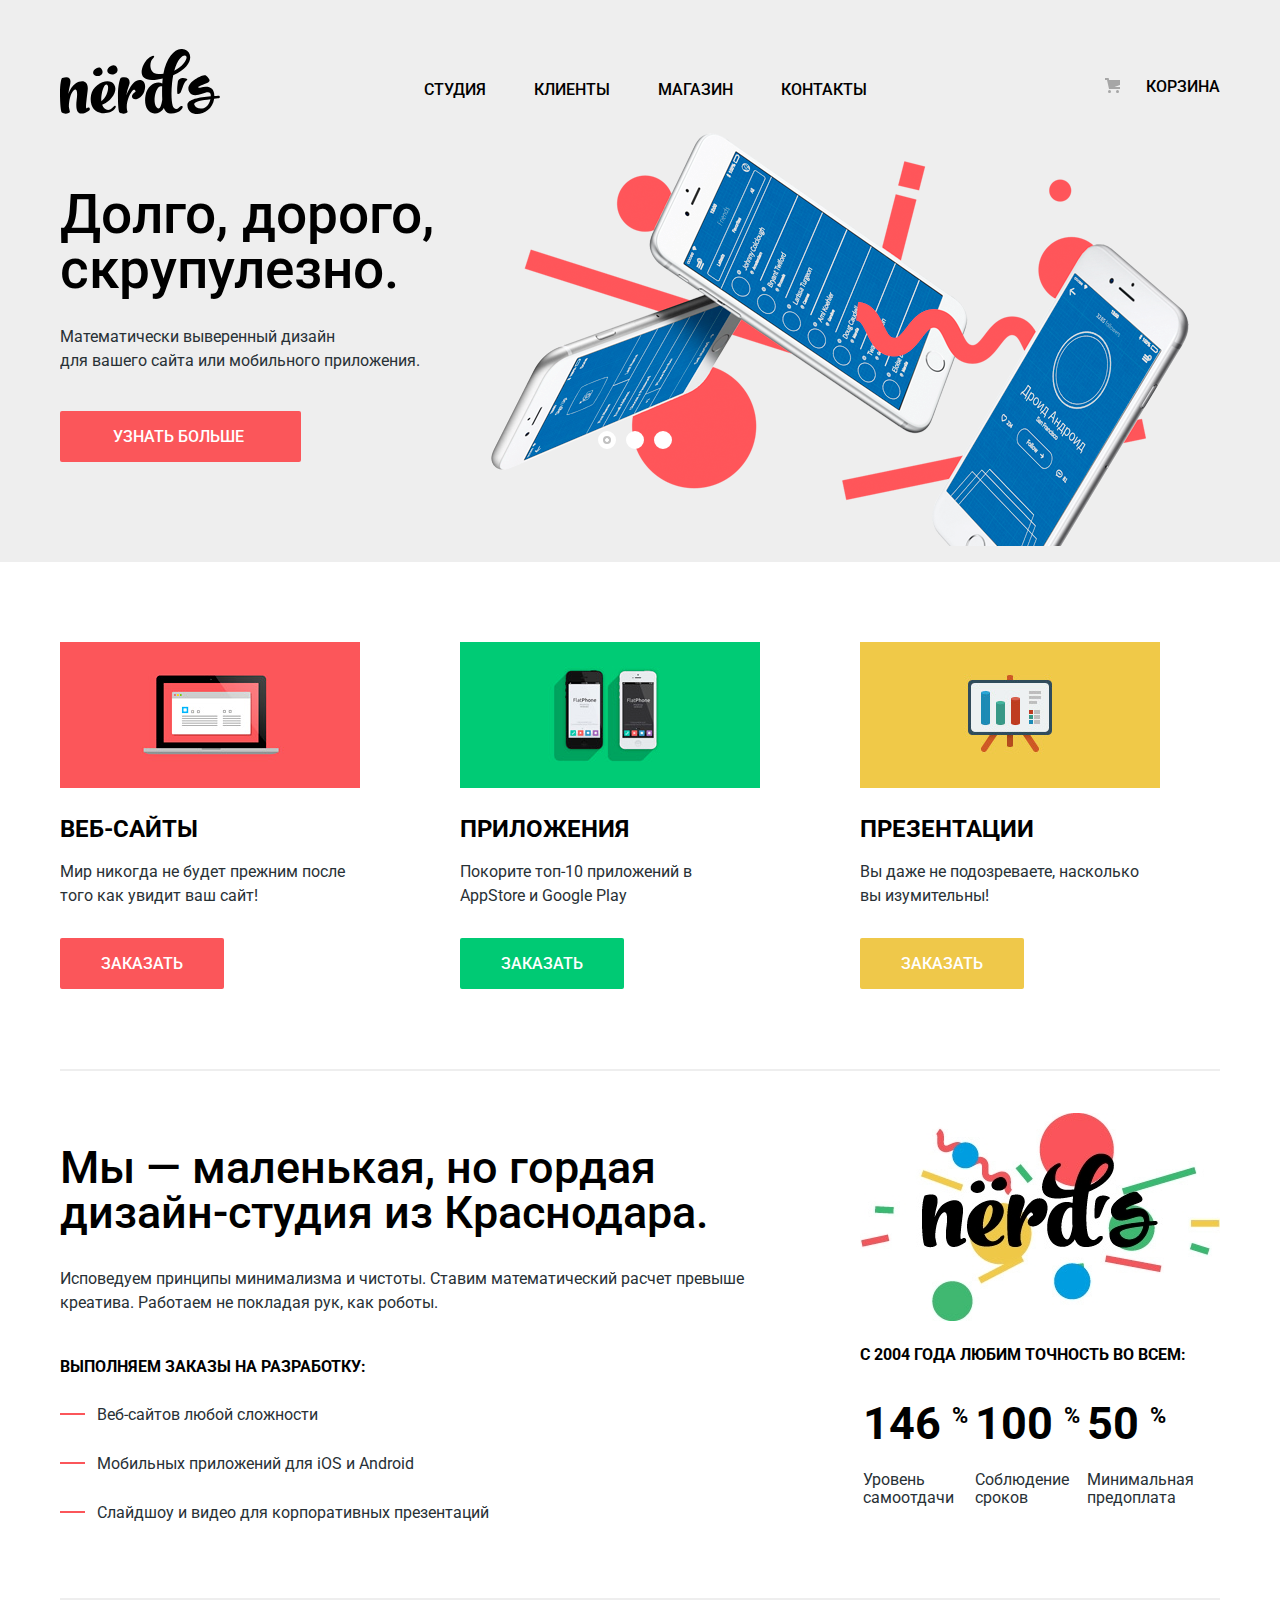
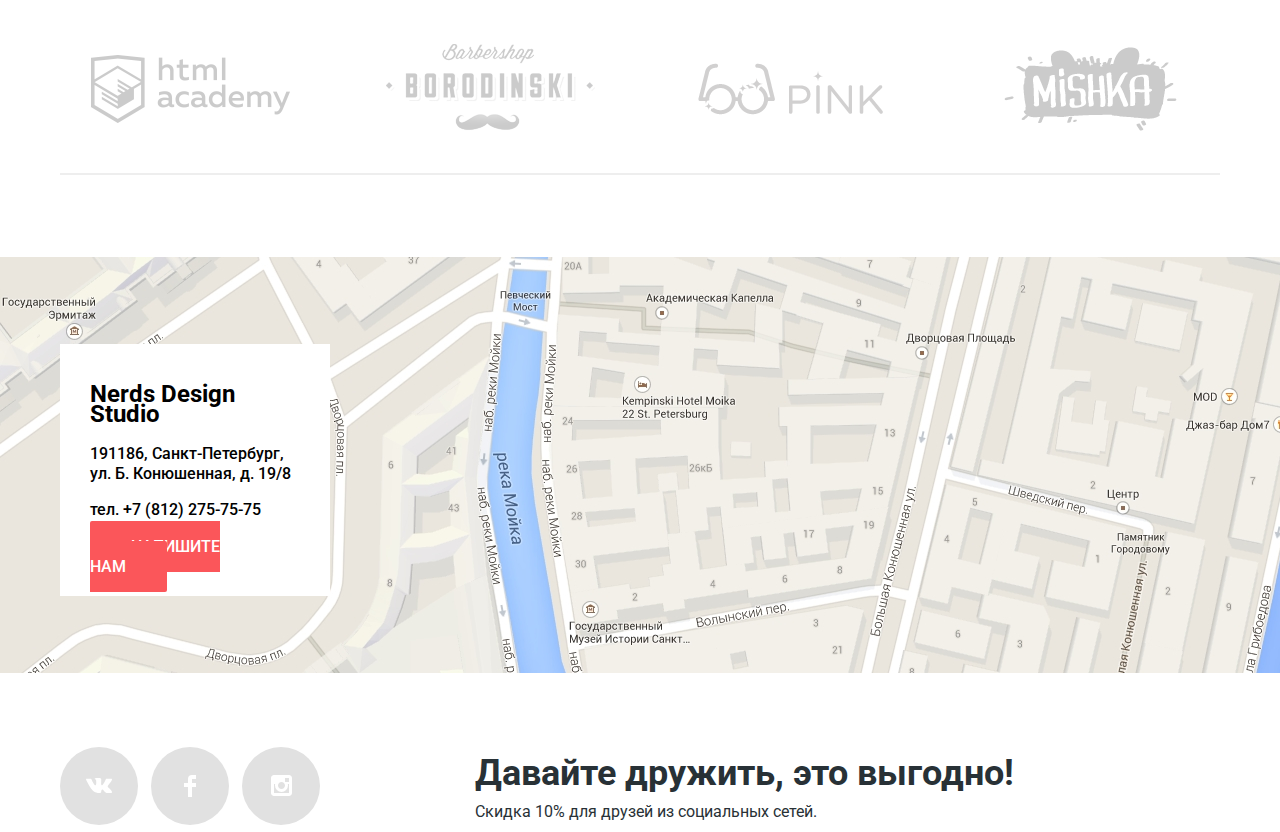
==== index.html @ 70aa0b79 "slider 1.3 ок" ====
<!DOCTYPE html>
<html lang="ru">
<head>
  <meta charset="utf-8">
  <title>Nerds - Главная</title>
  <link href="https://fonts.googleapis.com/css?family=Roboto:400,700&amp;subset=cyrillic" rel="stylesheet">
  <link rel="stylesheet" href="css/normalize.css">
  <link rel="stylesheet" href="css/style.css">
</head>
<body>
  <header class="main-header">
    <div class="container">
      <nav class="main-navigation">
        <a class="main-header-logo">
          <img src="svg-nerds/nerds-logo.svg" width="160" height="65" alt="nerds-logo">
        </a>

        <ul class="header-menu">
          <li>
            <a href="#">Студия</a>
          </li>
          <li>
            <a href="#">Клиенты</a>
          </li>
          <li>
            <a href="catalog.html">Магазин</a>
          </li>
          <li>
            <a href="#">Контакты</a>
          </li>
        </ul>
        <ul class="user-menu">
          <li>
            <a class="basket" href="#">Корзина</a>
          </li>
        </ul>
      </nav>
      <section class="slider">
        <input type="radio" id="btn-1" name="toggle" checked>
        <input type="radio" id="btn-2" name="toggle">
        <input type="radio" id="btn-3" name="toggle">
        <div class="slides">
          <div class="slide">
            <div class="slide-content-text">
              <p class="slide_slogan">Долго, дорого, скрупулезно.</p>
              <p class="slide_text">Математически выверенный дизайн<br> для вашего сайта или мобильного приложения.</p>
              <a class="btn slide_btn" href="#">Узнать больше</a>
            </div>
          </div>
          <div class="slide">
            <div class="slide-content-text">
              <p class="slide_slogan">Любим математику как никто другой</p>
              <p class="slide_text">Никакого креатива, только математические формулы <br>для расчета идеальных пропорций.</p>
              <a class="btn slide_btn" href="#">Узнать больше</a>
            </div>
          </div>
          <div class="slide">
            <div class="slide-content-text">
              <p class="slide_slogan">Только ночь, только хардкор</p>
              <p class="slide_text">Работать днем, как все? Мы против этого.<br>Ближе к полуночи работа только начинается.</p>
              <a class="btn slide_btn" href="#">Узнать больше</a>
            </div>
          </div>
        </div>
        <div class="slide-control">
          <label for="btn-1"></label>
          <label for="btn-2"></label>
          <label for="btn-3"></label>
        </div>
      </section>
    </div>
  </header>
  <main class="container">
    <!-- <div class="container"> -->
    <h1 class="visually-hidden">Веб-студия Nerds</h1>
    <div class="main-slider">
    </div>
    <section class="features">
      <h2 class="visually-hidden">Услуги нашей студии</h2>
      <ul class="features-item">
        <li class="features-item-left">
          <img src="img/features-item-left.png" width="300" height="146" alt="Веб-сайты">
          <h3>Веб-сайты</h3>
          <p>Мир никогда не будет прежним <span>после того как увидит ваш сайт!</span></p>
          <a href="#" class="btn btn-web-sites">Заказать</a>
        </li>
        <li class="features-item-center">
          <img src="img/features-item-center.png" width="300" height="146" alt="Приложения<">
          <h3>Приложения</h3>
          <p>Покорите топ-10 приложений в <span>AppStore и Google Play</span></p>
          <a href="#" class="btn btn-apps-sites">Заказать</a>
        </li>
        <li class="features-item-right">
          <img src="img/features-item-right.png" width="300" height="146" alt="Презентации">
          <h3>Презентации</h3>
          <p>Вы даже не подозреваете, <span>насколько вы изумительны!</span></p>
          <a href="#" class="btn btn-presentation-sites">Заказать</a>
        </li>
      </ul>
    </section>
    <section class="about-us-info">
      <div class="about-us-left-info">
        <p><b class="about-us-lead">Мы — маленькая, но гордая дизайн-студия из Краснодара.</b></p>
        <p class="about-us-text">Исповедуем принципы минимализма и чистоты. Ставим математический расчет превыше креатива. Работаем не покладая рук, как роботы.</p>
        <p class="about-us-content">Выполняем заказы на разработку:</p>
        <ul class="about-us-content-list">
          <li>
            <p>Веб-сайтов любой сложности</p>
          </li>
          <li>
            <p>Мобильных приложений для iOS и Android</p>
          </li>
          <li>
            <p>Слайдшоу и видео для корпоративных презентаций</p>
          </li>
        </ul>
      </div>
      <div class="about-us-right-info">
        <div class="nerds-logo-big">
          <img src="img/nerds-logo-big.jpg" width="360" height="208" alt="nerds-logo-big">
        </div>
        <p>с 2004 года любим точность во всем:</p>
        <table class="content-list-right">
          <tbody>
            <tr>
              <td class="number-percentages">
                146
                <span class="percentages">%</span>
              </td>
              <td class="number-percentages">
                100
                <span class="percentages">%</span>
              </td>
              <td class="number-percentages">
                50
                <span class="percentages">%</span>
              </td>
            </tr>
            <tr>
              <td class="facts">Уровень самоотдачи</td>
              <td class="facts">Соблюдение сроков</td>
              <td class="facts">Минимальная предоплата</td>
            </tr>
          </tbody>
        </table>
      </div>
    </section>
    <section class="portfolio">
      <h2 class="visually-hidden">Наши Работы</h2>
      <ul class="portfolio-list">
        <li>
          <!-- <div class="border"> -->
          <a class="portfolio-image" href="#">
            <img src="img\html-academy-pertners.png" width="199" height="68" alt="Html Academy">
          </a>
          <!-- </div> -->
        </li>
        <li>
          <a class="portfolio-image" href="#">
            <img src="img/borodinski-partners.png" width="209" height="90" alt="Borodinski">
          </a>
        </li>
        <li>
          <a class="portfolio-image" href="#">
            <img src="img/pink-partners.png" width="185" height="52" alt="Pink">
          </a>
        </li>
        <li>
          <a class="portfolio-image" href="#">
            <img src="img/mishka-paetners.png" width="173" height="84" alt="Mishka">
          </a>
        </li>
      </ul>
    </section>
    <!-- </div> -->
  </main>
  <footer class="main-footer">

    <!-- <div class="map"> -->
    <iframe class="map"src="https://www.google.com/maps/embed?pb=!1m18!1m12!1m3!1d1998.5989424124016!2d30.320894616127813!3d59.93879686904786!2m3!1f0!2f0!3f0!3m2!1i1024!2i768!4f13.1!3m3!1m2!1s0x4696310fca5ba729%3A0xea9c53d4493c879f!2z0JHQvtC70YzRiNCw0Y8g0JrQvtC90Y7RiNC10L3QvdCw0Y8g0YPQuy4sIDE5LCDQodCw0L3QutGCLdCf0LXRgtC10YDQsdGD0YDQsywgMTkxMTg2!5e0!3m2!1sru!2sru!4v1504125531020" width="1440" height="416" frameborder="0" style="border:0" allowfullscreen></iframe>
    <!-- </div> -->
    <div class="container">

      <section class="footer-contact">
        <h2 class="contacts-title">Nerds Design Studio</h2>
        <p>191186, Санкт-Петербург,<br>
          ул. Б. Конюшенная, д. 19/8</p>
          <p>тел. +7 (812) 275-75-75</p>
          <a class="btn btn-write-us" href="form.html">Напишите нам</a>
        </section>
        <section class="footer-social">
          <ul class="footer-social-content">
            <li><a class="social-btn social-btn-vk" href="#"><span class="visually-hidden">Вконтакте</span>
              <svg xmlns="http://www.w3.org/2000/svg" width="26" height="15" viewbox="0 0 26 15">
                <path fill="#FFF" d="M16.138 11.51c.956-.309 2.18 2.04 3.483 2.939.978.681 1.727.534 1.727.534l3.473-.05s1.815-.112.957-1.554c-.071-.12-.503-1.069-2.585-3.022-2.177-2.043-1.882-1.712.739-5.244 1.597-2.153 2.236-3.468 2.036-4.028-.192-.539-1.365-.399-1.365-.399L20.69.713c-.381.001-.704.119-.851.515-.003.004-.621 1.666-1.445 3.079-1.741 2.989-2.436 3.148-2.724 2.961-.661-.433-.494-1.737-.494-2.664 0-2.897.432-4.105-.846-4.417-.427-.104-.739-.172-1.828-.182-1.392-.021-2.574 0-3.244.329-.445.223-.786.712-.579.74.26.035.843.16 1.155.586.401.552.389 1.789.389 1.789s.229 3.411-.54 3.834c-.528.29-1.25-.302-2.803-3.016-.793-1.388-1.392-2.922-1.392-2.922s-.116-.285-.326-.441c-.25-.185-.6-.244-.6-.244L.848.684S.29.7.085.946c-.182.218-.015.668-.015.668s2.909 6.881 6.203 10.347c3.02 3.182 6.452 2.971 6.452 2.971h1.555s.469-.054.709-.312c.224-.24.214-.691.214-.691s-.031-2.109.935-2.419z">
                </path>
              </svg>
            </a></li>
            <li><a class="social-btn social-btn-vk" href="#"><span class="visually-hidden">Фейсбук</span>
              <svg xmlns="http://www.w3.org/2000/svg" width="12" height="22" viewbox="0 0 12 22">
                <path fill="#FFF" d="M12 4V0H8a4 4 0 0 0-4 4v4H0v4h4v10h4V12h4V8H8V4h4z">
                </path>
              </svg>
            </a></li>
            <li><a class="social-btn social-btn-vk" href="#"><span class="visually-hidden">Инстаграм</span>
              <svg xmlns="http://www.w3.org/2000/svg" width="21" height="21" viewbox="0 0 21 21">
                <path fill="#FFF" d="M18 0H3C1.35 0 0 1.35 0 3v15c0 1.65 1.35 3 3 3h15c1.65 0 3-1.35 3-3V3c0-1.65-1.35-3-3-3zm-7.5 7c1.93 0 3.5 1.57 3.5 3.5S12.43 14 10.5 14 7 12.43 7 10.5 8.57 7 10.5 7zM18 18H3V9h1.181A6.504 6.504 0 0 0 4 10.5a6.5 6.5 0 1 0 13 0 6.45 6.45 0 0 0-.181-1.5H18v9zm0-11h-4V3h4v4z">
                </path>
              </svg>
            </a></li>
          </ul>
          <div class="footer-social-slogan">
            <p><b>Давайте дружить, это выгодно!</b></p>
            <p class="slogan-friend">Скидка 10% для друзей из социальных сетей.</p>
          </div>
        </section>
      </div>
    </footer>
    <div class="modal-window">
      <div class="modal-write-us">
        <h1>Напишите нам</h1>
        <form action="#" method="post">
          <div class="user-info">
            <label class="write-us-name" for="write-your-name">Ваше имя:</label>
            <input  id="write-your-name" type="text" name="write-name" placeholder="Представьтесь, пожалуйста">
            <label class="write-us-email" for="write-your-email">Ваш e-mail:</label>
            <input  id="write-your-email" type="text" name="write-email" placeholder="Для отправки ответа">
          </div>
          <label for="write-your-comment">Текст письма:</label>
          <textarea name="comments" id="write-your-comment" cols="100" rows="10" placeholder="В свободной форме"></textarea>
          <button class="btn btn-send" type="submit">Отправить</button>
        </form>
      </div>
    </div>
  </body>
  </html>
---- css/style.css ----
body {
  min-width: 1200px;

  margin: 0;
  padding: 0;

  color: #000000;
  background-color: #ffffff;

  font-family: "Roboto", "Arial", sans-serif;
  font-size: 16px;
  font-weight: 500;
  line-height: 22px;
}
.container {
  width: 1160px;
  margin: 0 auto;
  padding: 0 20px;
}
img {
  max-width: 100%;
  height: auto;
}
.visually-hidden:not(:focus):not(:active),
input[type="checkbox"].visually-hidden,
input[type="radio"].visually-hidden {
  position: absolute;

  overflow: hidden;
  clip: rect(0 0 0 0);

  width: 1px;
  height: 1px;
  margin: -1px;
  padding: 0;

  white-space: nowrap;

  border: 0;

  clip-path: inset(100%);
}

/*главная страница декор*/
.main-header-logo:hover {
  opacity:0.8;
}
.main-header-logo:active {
  opacity:0.3;
}
a {
  text-decoration: none;
}
.main-header {
  background-color: #eeeeee;

  font-size: 16px;
  line-height: 30px;
}
.header-menu,
.user-menu {
  margin: 0;
  padding: 0;

  list-style: none;

  text-transform: uppercase;
}
.header-menu a,
.user-menu a {
  color: #000000;
}
.header-menu a:hover,
.header-menu a:focus,
.user-menu a:hover,
.user-menu a:focus {
  color: #fb565a;
}
.header-menu a:active,
.user-menu a:active {
  opacity: 0.3;
  color: #000000;
}
.features-item {
  margin: 0;
  padding: 0;

  list-style: none;
}
.features-item h3 {
  margin-top:20px;
  margin-bottom: 16px;

  text-transform: uppercase;

  font-size: 24px;
  font-weight: bold;
  line-height: 30px;
}
.features-item p {
  color: #283136;

  font-size: 16px;
  font-weight: normal;
  line-height: 24px;
}
.btn {
  padding: 16px 41px 16px 41px;

  vertical-align: middle;
  text-transform: uppercase;

  color: #ffffff;
  border: none;
  border-radius: 2px;

  font: inherit;
  font-size: 16px;
  font-weight: 500;
  line-height: 18px;
}
.btn-web-sites,
.btn-write-us {
  background-color:#fb565a;

}
.btn-apps-sites {
  background-color:#00ca74;

}
.btn-presentation-sites {
  background-color:#efc84a;

}
.btn-web-sites:hover,
.btn-write-us:hover,
.slide_btn:hover,
.btn-web-sites:focus,
.btn-write-us:focus,
.slide_btn:focus  {
  background-color:#e74246;
}

.btn-web-sites:active,
.btn-write-us:active,
.slide_btn:active {
  color:rgba(255,255,255,0.3);
  background-color: #d7373b;
}
.btn-apps-sites:hover {
  background-color:#00bc6c;
}
.btn-apps-sites:focus {
  background-color:#00bc6c;
}
.btn-apps-sites:active {
  color:rgba(255,255,255,0.3);
  background-color: #00aa62;
}
.btn-presentation-sites:hover {
  background-color:#eab534;
}
.btn-presentation-sites:focus {
  background-color:#eab534;
}
.btn-presentation-sites:active {
  color:rgba(255,255,255,0.3);
  background-color: #e5a722;
}
.about-us-lead {
  font-size: 45px;
  font-weight: 500;
  line-height: 45px;
}
.about-us-text,
.about-us-content-list,
.footer-social-slogan p {
  color: #283136;

  font-size: 16px;
  font-weight: 400;
  line-height: 24px;
}
.about-us-content-list {
  margin: 0;
  padding: 0;

  list-style: none;
}
.about-us-content {
  margin-bottom: 24px;

  text-transform: uppercase;

  font-size: 16px;
  font-weight: 700;
  line-height: 24px;
}
.about-us-right-info>p {
  text-transform: uppercase;

  font-size: 16px;
  font-weight: 700;
  line-height: 24px;
}
.content-list-right {
  color: #283136;

  font-size: 16px;
  font-weight: 400;
  line-height: 18px;
}
.footer-social-slogan b {
  font-size: 36px;
  font-weight: 700;
  line-height: 36px;
}
/*каталог стили декор*/
.shop-title {
  font-size: 55px;
  font-weight: 500;
  line-height: 55px;
}
.filter-price fieldset {
  margin: 0;
  padding: 0;

  border: none;
}
.filter-price .filter-group {
  margin: 0;
  padding: 0;

  list-style: none;
}
.filter-price legend {
  text-transform: uppercase;

  font-size: 18px;
  font-weight: 700;
  line-height: 30px;
}
.catalog-sorting .result-menu,
.catalog-sorting .arrow {
  margin: 0;
  padding: 0;

  list-style: none;

}
.catalog-sorting .arrow {
  display: flex;
}
.filter-price label {
  color: #283136;

  font-size: 16px;
  font-weight: 400;
  line-height: 20px;
}
.filter-input + label:hover,
.filter-input + label:focus {
  cursor: pointer;

  color: #000000;

  font-size: 16px;
  font-weight: 400;
  line-height: 20px;
}
.filter-input:disabled + label {
  cursor: not-allowed;

  opacity: 0.3;
  color: #283136;
}
.result-menu-text {
  text-transform: uppercase;

  opacity: 0.3;
  color: #000000;

  font-size: 14px;
  font-weight: 400;
  line-height: 18px;
}
.result-menu-сurrent {
  opacity: 1;
}
.result-menu-text:hover,
.result-menu-text:focus {
  opacity: 0.6;
}
.result-menu-text:active {
  opacity: 1;
}
.catalog-list{
  margin: 0;
  padding: 0;

  list-style: none;
}
.result-menu {
  display: flex;
}
/*окно описания карточки товара*/
.item_link {
  text-transform: uppercase;

  color: #000000;

  font-size: 18px;
  font-weight: 700;
  line-height: 30px;
}
.card-info {
  color: #666666;

  font-size: 16px;
  font-weight: 400;
  line-height: 18px;
}
.catalog-card-deccription {
  background-color: #eeeeee;
}
.btn-card {
  background-color:#fc565a;

}
.btn-card:hover {
  background-color: #e84045;
}
.btn-card:active {
  background-color: #d83439;
}
.pagination-list {
  display: flex;

  margin: 0;
  padding: 0;

  list-style: none;
}
.pagination-list a {
  color: #000000;
  background-color: #eeeeee;

  font-size: 16px;
  font-weight: 500;
  line-height: 18px;
}
.pagination-item a:hover {
  background-color: #dfdfdf;
}
.pagination-item a:focus {
  background-color: #dfdfdf;
}
.pagination-item a:active {
  border-top: 2px solid #c0c0c0;
  background-color: #d5d5d5;
}
.pagination-item-current a  {
  border: 2px solid #dcdcdc;
  background-color: #ffffff;
}
.pagination-item-current a:hover,
.pagination-item-current a:focus,
.pagination-item-current a:active {
  background-color: #ffffff;
}
/*---------*/
.portfolio-list {
  margin: 0;
  padding: 0;

  list-style: none;

}
.portfolio-image {
  opacity: 0.2;
}
.portfolio-image:hover,
.portfolio-image:focus
{
  opacity: 1;
}
.portfolio-image:active {
  opacity: 0.1;
}
/*------------------*/
/*сетка*/
.main-header {
  margin-bottom: 0;
  padding-top: 49px;
}
.main-navigation {
  display: flex;

  margin-bottom: 8px;
}
.header-menu {
  display: flex;

  width: 560px;
  margin-left: 176px;

  flex-wrap: wrap;
  align-items: center;
}
.header-menu a {
  display: block;

  padding: 7px 20px 0px 28px;

  vertical-align: middle;
}
.user-menu {
  display: flex;

  max-width: 160px;

  margin-left: auto;
  padding-left: 60px;

  align-self: center;
}
.user-menu li  {
  position: relative;
}
.basket::before {
  position: absolute;
  top: 6px;
  left: -41px;

  width: 15px;
  height: 15px;

  content: "";

  background-image: url("../svg-nerds/cart-icon.svg");
  background-repeat: no-repeat;
  background-position: 0 0;

}
.header-menu-сurrent {
  position: relative;
}
.header-menu-сurrent::before {
  content: "";
  position: absolute;
  right: 20px;
  bottom: 0;
  left: 28px;

  border-bottom: 2px solid #fb565a;
}
.slider input[type=radio] {
  position: absolute;

  opacity: 0;
}
.slider {
  display: flex;

  margin-bottom: 80px;
  position: relative;
  width: 1160px;
  min-height: 430px;
}
.slide {
  position: absolute;
  top:0;
  left: 0;
  width: 100%;
  height: 100%;
  overflow: hidden;
}
.slide-control {
  display: flex;
  position: absolute;
  bottom: 113px;

  width: 240px;
  height: 18px;
  left:50%;
  transform: translateX(-50%);
  z-index: 1000;
  justify-content: center;
}
.slide-control label {
  position: relative;
  width: 8px;
  height: 8px;
  border: 5px solid #ffffff;
  border-radius: 50%;
  background-color:  #ffffff;
  margin-right: 10px;
  cursor: pointer;
}
.slide-control label::before {
  position: absolute;
  content: " ";
  background-color:  #ffffff;
  width:2px;
  height: 2px;
  border: 1px solid #ffffff;
  border-radius: 50%;
  top: 50%;
   transform: translate(0, -50%);
   left: 2px;
}
.slide-control label::before {
  display: none;
}
.slide:nth-child(1) {
  background-image: url("../img/slide1.png");
  background-repeat: no-repeat;
  background-position: 431px 1px;

}
.slide:nth-child(2) {
  background-image: url("../img/slide2.png");
  background-repeat: no-repeat;
  background-position: 495px 0;
}
.slide:nth-child(3) {
  background-image: url("../img/slide3.png");
  background-repeat: no-repeat;
  background-position: 398px 7px;
}
.slide {
  display: none;
}
#btn-1:checked ~.slide-control label[for="btn-1"],
#btn-2:checked ~.slide-control label[for="btn-2"],
#btn-3:checked ~.slide-control label[for="btn-3"] {
  background-color: #c1c1c1;

}
#btn-1:checked ~ .slides .slide:nth-child(1),
#btn-1:checked ~ .slide-control label:nth-child(1)::before {
  display: block;
}
#btn-2:checked ~ .slides .slide:nth-child(2),
#btn-2:checked ~ .slide-control label:nth-child(2)::before {
  display: block;
}
#btn-3:checked ~ .slides .slide:nth-child(3),
#btn-3:checked ~ .slide-control label:nth-child(3)::before {
  display: block;
}
.slide_slogan {
  margin-bottom: 28px;

  text-transform: none;

  font-size: 55px;
  font-weight: 500;
  line-height: 55px;
}
.slide-content-text {
  width: 515px;
}
.slide_text {
  margin-bottom: 48px;

  text-transform: none;

  color: #283136;

  font-size: 16px;
  font-weight: 400;
  line-height: 24px;
}
.slide_btn {
  padding-right: 57px;
  padding-left: 53px;

  background-color: #fb565a;
}
.slide-img {
  width: 698;
  height: 413px;

  padding-left: 30px;
}

.features-item {
  display: flex;
}
.features-item li {
  width: 300px;
}
.features-item-left p,
.features-item-center p,
.features-item-right p {
  margin-bottom: 44px;
}
.features {
  margin-bottom: 42px;
  padding-bottom: 95px;

  border-bottom: 2px solid #eeeeee;
}
.features-item-center,
.features-item-right {
  margin-left: 100px;

}
.about-us-info {
  display: flex;

  margin-bottom: 44px;
  padding-bottom: 48px;

  border-bottom: 2px solid #eeeeee;

  justify-content: space-between;
}
.about-us-right-info {
  width: 360px;
}
.about-us-left-info {
  width: 700px;
  margin-top: 16px;
}

.about-us-text {
  margin-top: 32px;
  margin-bottom: 40px;
}
.about-us-content-list li {
  margin-bottom: 25px;
}
.about-us-content-list {
  padding-left: 37px;
}
.about-us-content-list li {
  position: relative;
}
.about-us-content-list li::before {
  position: absolute;
  top: 10px;
  left: -37px;

  display: block;

  width: 25px;
  height: 2px;

  content: "";

  background-color: #fb565a;
}
.content-list-right {
  margin-top: 37px;
}
.content-list-right td {
  padding-bottom: 35px;
}
.number-percentages span {
  font-size: 22px;
  vertical-align: super;
}
.facts {
  font-size: 16px;
  font-weight: 400;
  color: #283136;
}
.number-percentages {
  font-size: 45px;
  font-weight: bold;
  color: #000000;
}
.portfolio {
  margin-bottom: 82px;

  border-bottom: 2px solid #eeeeee;
}
.portfolio-list {
  display: flex;

  margin-bottom: 33px;

  align-items: center;
}
.portfolio-list li:first-child {
  padding-right: 96px;

  padding-left: 31px;
}
.portfolio-list li:nth-child(2) {
  padding-right: 103px;
}
.portfolio-list li:nth-child(3) {
  padding-right: 121px;
}

/*.portfolio-list li::after {
position: absolute;
content: "";
height: 52px;
width: 2px;
border-right: 2px solid red;
}*/
/*.border {
border-right: 2px solid red;

}*/
/*.portfolio-image {
position: relative;
}
.portfolio-image p::before{
position: absolute;
content: "";
height: 52px;
width: 2px;
border-right: 2px solid red;
}*/

/*карта*/
.map {
  min-height: 416px;
  margin-bottom: 60px;

  background-color:  #e9e5dc;
  background-image: url("../img/map.jpg");
  background-repeat: no-repeat;
  background-position: center;
  /*width: 100%;*/
  background-size: 100%;
}
.main-footer {
  position: relative;
}
.footer-contact {
  position: absolute;
  z-index: 100;
  top: 87px;

  width: 210px;
  min-height: 158px;
  padding: 20px 30px;

  content: "";

  background: #ffffff;

  line-height: 20px;
}
/*социалные сети*/
.footer-social {
  display: flex;

  align-items: center;
}
.footer-social-content {
  width: 260px;
}
.footer-social-content {
  display: flex;

  min-width: 260px;
  margin: 0;
  padding: 0;

  list-style: none;

  flex-wrap: wrap;
  justify-content: space-between;
}

.social-btn {
  display: flex;

  width: 78px;
  height: 78px;

  border-radius: 50%;
  background-color: #e1e1e1;

  justify-content: center;
  align-items: center;
}

.footer-social-slogan {
  width: 940px;
  margin-right: auto;
  margin-left: 155px;
}
.footer-social-slogan p {
  margin-bottom: 8px;
}
.slogan-friend {
  margin-top: 8px;
}
/*модалбное окно*/

.modal-write-us {
  position: absolute;
  top: 0;
  top: 50%;
  left: 50%;

  display: none;

  width: 960px;
  margin-top: -38px;
  margin-left: -315px;
  padding: 50px 80px;
  /*font-size: 0;*/

  color: #000000;
  background-color: #ffffff;
  box-shadow: 0 30px 50px rgba(0, 0, 0, 0.7);

}
.user-info {
  display: flex;
}
.user-info input {
  width: 360px;

  opacity: 0.5;
  color: #444444;
  border: 2px solid #d7dcde;
  border-radius: 5px;
  outline: none;

  font-size: 16px;
  font-weight: 400;
  line-height: 18px;
}
.modal-write-us textarea {
  width: 760px;

  resize:none;

  opacity: 0.5;
  color: #444444;
  border: 2px solid #d7dcde;
  border-radius: 5px;
  outline: none;
  outline: none;

  font-size: 16px;
  font-weight: 400;
  line-height: 18px;
}
.user-info input:hover,
.modal-write-us textarea:hover {
  border: 2px solid #b4b9bb;
}
.user-info input:focus,
.modal-write-us textarea:focus {
  opacity: 1;
  border: 2px solid #000000;
}
.btn-send {
  background-color: #fb565a;
}
.btn-send:hover,
.btn-send:focus {
  opacity: 1;
  background-color: #e74246;
}
.btn-send:active {
  color:rgba(255,255,255,0.3);
  background-color: #d7373b;
}
/*станица каталога*/
.welcome-block {
  padding-top: 22px;
  padding-bottom: 72px;

  text-align: center;
}
.catalog {
  display: flex;
  flex-direction: column;

  width: 760px;
}
.inner-header {
  margin-bottom: 56px;
}
.catalog-column {
  display: flex;

  justify-content: space-between;
}
.filters {
  display: flex;
  flex-direction: column;

  width: 320px;
}
.filter-range {
  width: 240px;
}
.range-controls {
  position: relative;
  height: 41px;
  border-radius: 5px;
  background: #efefef;
  margin-bottom: 15px;
  padding-top: 39px;
  padding-right: 20px;
 padding-left: 20px;
}
.range-controls .bar {
  background-color: #00cb75;
  height: 2px;
  width: 152px;
}
.range-controls .scale {

  background: #d7dcde;

     height: 2px;
}
.range-controls .toggle {
  width: 4px;
  height: 4px;
  border: 8px solid #ffffff;
  background: #ababab;
  border-radius: 50%;
  box-shadow: 0 2px 1px 0 #cfcfcf;
  position: absolute;
  top: 30px;
  left: 0px;
  cursor: pointer;
}
.range-controls .toggle-min {
  left: 20px;
}

.range-controls .toggle-max {
  left: 152px;
}
.price-controls label {
  display: inline-block;
  width: 50%;
  font-size: 16px;
}
.price-controls {
  font-size: 0;
}
.price-controls input {
  font-family: 'Roboto', 'Arial', sans-serif;
  font-size: 16px;
  text-align: center;
  color: #283136;
  width: 60px;
  padding: 8px 10px;
  border: none;
  border-radius: 5px;
  background-color: #efefef;
  margin-left: 10px;
}
.max-price {
  text-align: right;
}
.catalog-sorting b {
  text-transform: uppercase;

  font-size: 18px;
  font-weight: 700;
  line-height: 18px;
}
.catalog-sorting .result-menu {
  width: 300px;

  padding-left: 265px;

  flex-wrap: wrap;
  flex-grow: 1;
}
.catalog-sorting .arrow {
  width: 30px;
}
.result-menu li {
  margin-right: 26px;
}
.result-menu li:last-child {
  margin-right: 0;
}

.catalog-list {
  display: flex;

  flex-wrap: wrap;
  justify-content: space-between;
}
.catalog-card {
  position: relative;

  width: 360px;
  min-height: 576px;
  margin-bottom: 72px;
}
.catalog-sorting {
  display: flex;

  margin-bottom: 95px;
}
.catalog-card img {
  display: block;
}
.catalog-card:hover {
  border-style: none;
  box-shadow: 0 0 5px 3px #e9e9e9;

}
.catalog-card::before {
  position: absolute;
  top: -39px;

  width: 360px;
  height: 40px;

  content: url(../svg-nerds/browser.svg);

  opacity: 0.12;
}
.catalog-card:hover:before {
  opacity: 1;
}
.catalog-card-deccription {
  position: absolute;
  bottom: 0;

  display: none;

  width: 360px;
  height: 231px;

  text-align: center;
}
.btn-card-price {
  background-color: #fb565a;
}
.btn-card-price:hover,
.btn-card-price:focus {
  cursor: pointer;

  background-color: #e74246;
}
.btn-card-price:active {
  cursor: pointer;

  background-color: #d7373b;
}
.catalog-card:hover .catalog-card-deccription {
  display: block;
}
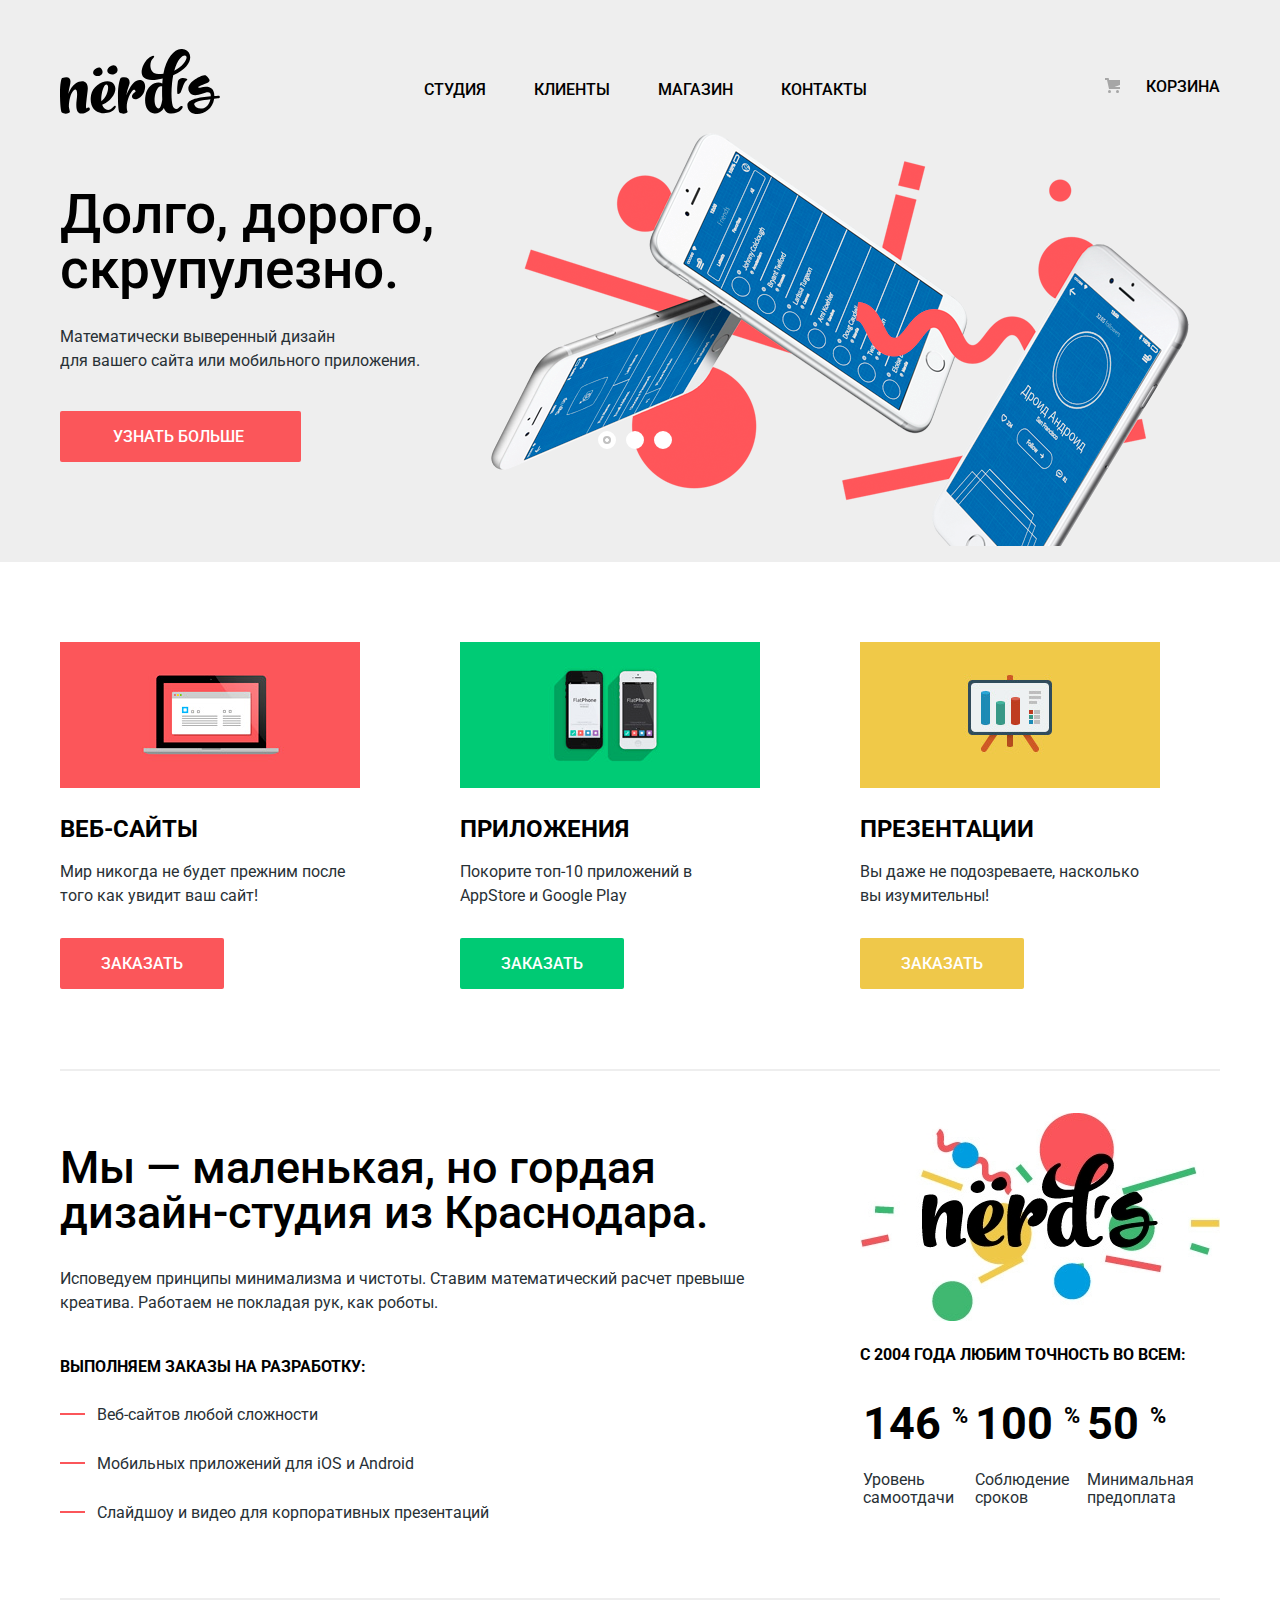
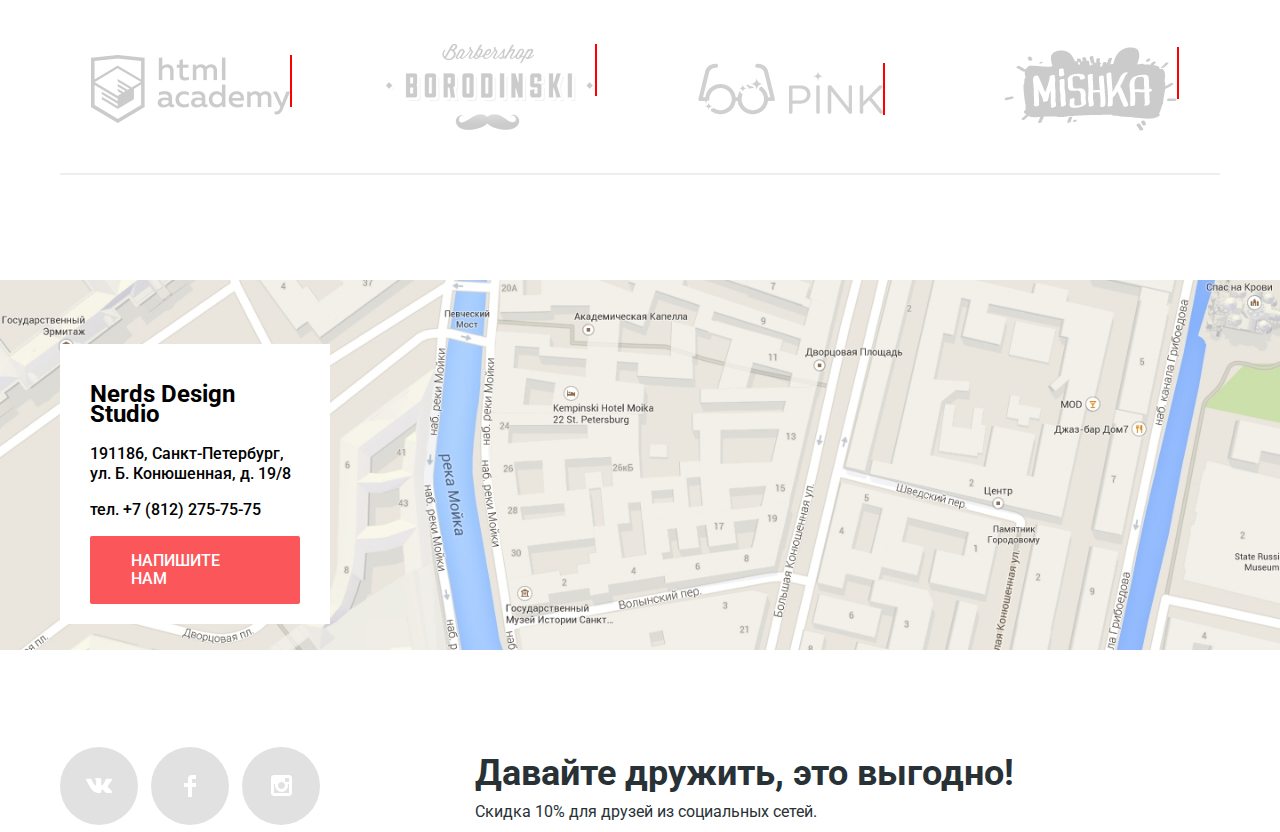
==== commit b5e996db: "map" ====
--- a/index.html
+++ b/index.html
@@ -149,7 +149,7 @@
       <h2 class="visually-hidden">Наши Работы</h2>
       <ul class="portfolio-list">
         <li>
-          <!-- <div class="border"> -->
+          <!-- <div class="border" -->
           <a class="portfolio-image" href="#">
             <img src="img\html-academy-pertners.png" width="199" height="68" alt="Html Academy">
           </a>
@@ -176,9 +176,12 @@
   </main>
   <footer class="main-footer">
 
-    <!-- <div class="map"> -->
-    <iframe class="map"src="https://www.google.com/maps/embed?pb=!1m18!1m12!1m3!1d1998.5989424124016!2d30.320894616127813!3d59.93879686904786!2m3!1f0!2f0!3f0!3m2!1i1024!2i768!4f13.1!3m3!1m2!1s0x4696310fca5ba729%3A0xea9c53d4493c879f!2z0JHQvtC70YzRiNCw0Y8g0JrQvtC90Y7RiNC10L3QvdCw0Y8g0YPQuy4sIDE5LCDQodCw0L3QutGCLdCf0LXRgtC10YDQsdGD0YDQsywgMTkxMTg2!5e0!3m2!1sru!2sru!4v1504125531020" width="1440" height="416" frameborder="0" style="border:0" allowfullscreen></iframe>
+     <!-- <div class="map">  -->
+     <iframe class="map" src="https://www.google.com/maps/embed?pb=!1m18!1m12!1m3!1d1998.5989424124016!2d30.320894616127813!3d59.93879686904786!2m3!1f0!2f0!3f0!3m2!1i1024!2i768!4f13.1!3m3!1m2!1s0x4696310fca5ba729%3A0xea9c53d4493c879f!2z0JHQvtC70YzRiNCw0Y8g0JrQvtC90Y7RiNC10L3QvdCw0Y8g0YPQuy4sIDE5LCDQodCw0L3QutGCLdCf0LXRgtC10YDQsdGD0YDQsywgMTkxMTg2!5e0!3m2!1sru!2sru!4v1504125531020" width="1440" height="416" frameborder="0" style="border:0" allowfullscreen></iframe>
     <!-- </div> -->
+<!-- <div class="img-map-conteiner">
+    <img class="img-map" src="img/map.jpg" width="1440" height="416" alt="map">
+</div> -->
     <div class="container">
 
       <section class="footer-contact">
--- a/css/style.css
+++ b/css/style.css
@@ -1,6 +1,5 @@
 body {
   min-width: 1200px;
-
   margin: 0;
   padding: 0;
 
@@ -123,6 +122,10 @@
 .btn-write-us {
   background-color:#fb565a;
 
+
+}
+.btn-write-us {
+  display: inline-block;
 }
 .btn-apps-sites {
   background-color:#00ca74;
@@ -418,7 +421,6 @@
   display: flex;
 
   max-width: 160px;
-
   margin-left: auto;
   padding-left: 60px;
 
@@ -446,12 +448,13 @@
   position: relative;
 }
 .header-menu-сurrent::before {
-  content: "";
   position: absolute;
   right: 20px;
   bottom: 0;
   left: 28px;
 
+  content: "";
+
   border-bottom: 2px solid #fb565a;
 }
 .slider input[type=radio] {
@@ -460,54 +463,66 @@
   opacity: 0;
 }
 .slider {
-  display: flex;
-
-  margin-bottom: 80px;
   position: relative;
+
+  display: flex;
+
   width: 1160px;
   min-height: 430px;
+  margin-bottom: 80px;
 }
 .slide {
   position: absolute;
   top:0;
   left: 0;
+
+  overflow: hidden;
+
   width: 100%;
   height: 100%;
-  overflow: hidden;
 }
 .slide-control {
-  display: flex;
-  position: absolute;
+  position: absolute;
+  z-index: 1000;
   bottom: 113px;
+  left:50%;
+
+  display: flex;
 
   width: 240px;
   height: 18px;
-  left:50%;
+
   transform: translateX(-50%);
-  z-index: 1000;
+
   justify-content: center;
 }
 .slide-control label {
   position: relative;
+
   width: 8px;
   height: 8px;
+  margin-right: 10px;
+
+  cursor: pointer;
+
   border: 5px solid #ffffff;
   border-radius: 50%;
   background-color:  #ffffff;
-  margin-right: 10px;
-  cursor: pointer;
 }
 .slide-control label::before {
   position: absolute;
-  content: " ";
-  background-color:  #ffffff;
+  top: 50%;
+  left: 2px;
+
   width:2px;
   height: 2px;
+
+  content: " ";
+  transform: translate(0, -50%);
+
   border: 1px solid #ffffff;
   border-radius: 50%;
-  top: 50%;
-   transform: translate(0, -50%);
-   left: 2px;
+  background-color:  #ffffff;
 }
 .slide-control label::before {
   display: none;
@@ -581,7 +596,6 @@
 .slide-img {
   width: 698;
   height: 413px;
-
   padding-left: 30px;
 }
 
@@ -659,18 +673,21 @@
   padding-bottom: 35px;
 }
 .number-percentages span {
+  vertical-align: super;
+
   font-size: 22px;
-  vertical-align: super;
 }
 .facts {
+  color: #283136;
+
   font-size: 16px;
   font-weight: 400;
-  color: #283136;
 }
 .number-percentages {
+  color: #000000;
+
   font-size: 45px;
   font-weight: bold;
-  color: #000000;
 }
 .portfolio {
   margin-bottom: 82px;
@@ -686,7 +703,6 @@
 }
 .portfolio-list li:first-child {
   padding-right: 96px;
-
   padding-left: 31px;
 }
 .portfolio-list li:nth-child(2) {
@@ -695,39 +711,28 @@
 .portfolio-list li:nth-child(3) {
   padding-right: 121px;
 }
-
-/*.portfolio-list li::after {
+.portfolio-list li {
+  position: relative;
+}
+.portfolio-list li::after {
 position: absolute;
 content: "";
 height: 52px;
 width: 2px;
-border-right: 2px solid red;
-}*/
-/*.border {
-border-right: 2px solid red;
-
-}*/
-/*.portfolio-image {
-position: relative;
-}
-.portfolio-image p::before{
-position: absolute;
-content: "";
-height: 52px;
-width: 2px;
-border-right: 2px solid red;
-}*/
+top:0;
+background-color: red;
+}
+
+
 
 /*карта*/
 .map {
   min-height: 416px;
   margin-bottom: 60px;
-
-  background-color:  #e9e5dc;
   background-image: url("../img/map.jpg");
   background-repeat: no-repeat;
   background-position: center;
-  /*width: 100%;*/
+  width: 100%;
   background-size: 100%;
 }
 .main-footer {
@@ -900,36 +905,41 @@
 }
 .range-controls {
   position: relative;
+
   height: 41px;
-  border-radius: 5px;
-  background: #efefef;
   margin-bottom: 15px;
   padding-top: 39px;
   padding-right: 20px;
- padding-left: 20px;
+  padding-left: 20px;
+
+  border-radius: 5px;
+  background: #efefef;
 }
 .range-controls .bar {
+  width: 152px;
+  height: 2px;
+
   background-color: #00cb75;
+}
+.range-controls .scale {
   height: 2px;
-  width: 152px;
-}
-.range-controls .scale {
 
   background: #d7dcde;
-
-     height: 2px;
 }
 .range-controls .toggle {
+  position: absolute;
+  top: 30px;
+  left: 0px;
+
   width: 4px;
   height: 4px;
+
+  cursor: pointer;
+
   border: 8px solid #ffffff;
+  border-radius: 50%;
   background: #ababab;
-  border-radius: 50%;
   box-shadow: 0 2px 1px 0 #cfcfcf;
-  position: absolute;
-  top: 30px;
-  left: 0px;
-  cursor: pointer;
 }
 .range-controls .toggle-min {
   left: 20px;
@@ -940,26 +950,73 @@
 }
 .price-controls label {
   display: inline-block;
+
   width: 50%;
+
   font-size: 16px;
 }
 .price-controls {
   font-size: 0;
 }
 .price-controls input {
-  font-family: 'Roboto', 'Arial', sans-serif;
-  font-size: 16px;
+  width: 60px;
+  margin-left: 10px;
+  padding: 8px 10px;
+
   text-align: center;
+
   color: #283136;
-  width: 60px;
-  padding: 8px 10px;
   border: none;
   border-radius: 5px;
   background-color: #efefef;
-  margin-left: 10px;
+
+  font-family: 'Roboto', 'Arial', sans-serif;
+  font-size: 16px;
 }
 .max-price {
   text-align: right;
+}
+.filter-price .filter-group {
+  position: relative;
+
+  padding-left: 30px;
+
+  cursor: pointer;
+}
+
+.filter-group input[type="radio"] + label::before {
+  position: absolute;
+  top: 0;
+  left: 0;
+
+  width: 25px;
+  height: 25px;
+
+  content: "";
+
+  opacity: 0.4;
+  background-image: url("../svg-nerds/radio-off.svg");
+}
+.filter-group input[type="radio"]:checked + label::before {
+  position: absolute;
+  top: 0;
+  left: 0;
+
+  width: 25px;
+  height: 25px;
+
+  content: "";
+
+  background-image: url("../svg-nerds/radio-on.svg");
+}
+.filter-group input[type="radio"]:focus + label::before,
+.filter-group input[type="radio"]:hover + label::before {
+  opacity: 1;
+}
+.filter-group input[type="radio"]:focus + label::before {
+  border-color: #663d15;
+  outline: thin dotted;
+  outline: 5px auto -webkit-focus-ring-color;
 }
 .catalog-sorting b {
   text-transform: uppercase;
@@ -970,12 +1027,12 @@
 }
 .catalog-sorting .result-menu {
   width: 300px;
-
   padding-left: 265px;
 
   flex-wrap: wrap;
   flex-grow: 1;
 }
+
 .catalog-sorting .arrow {
   width: 30px;
 }
@@ -1054,3 +1111,10 @@
 .catalog-card:hover .catalog-card-deccription {
   display: block;
 }
+.img-map {
+  height: 416px;
+}
+/*.img-map-conteiner {
+  display: flex;
+  justify-content: center;
+}*/
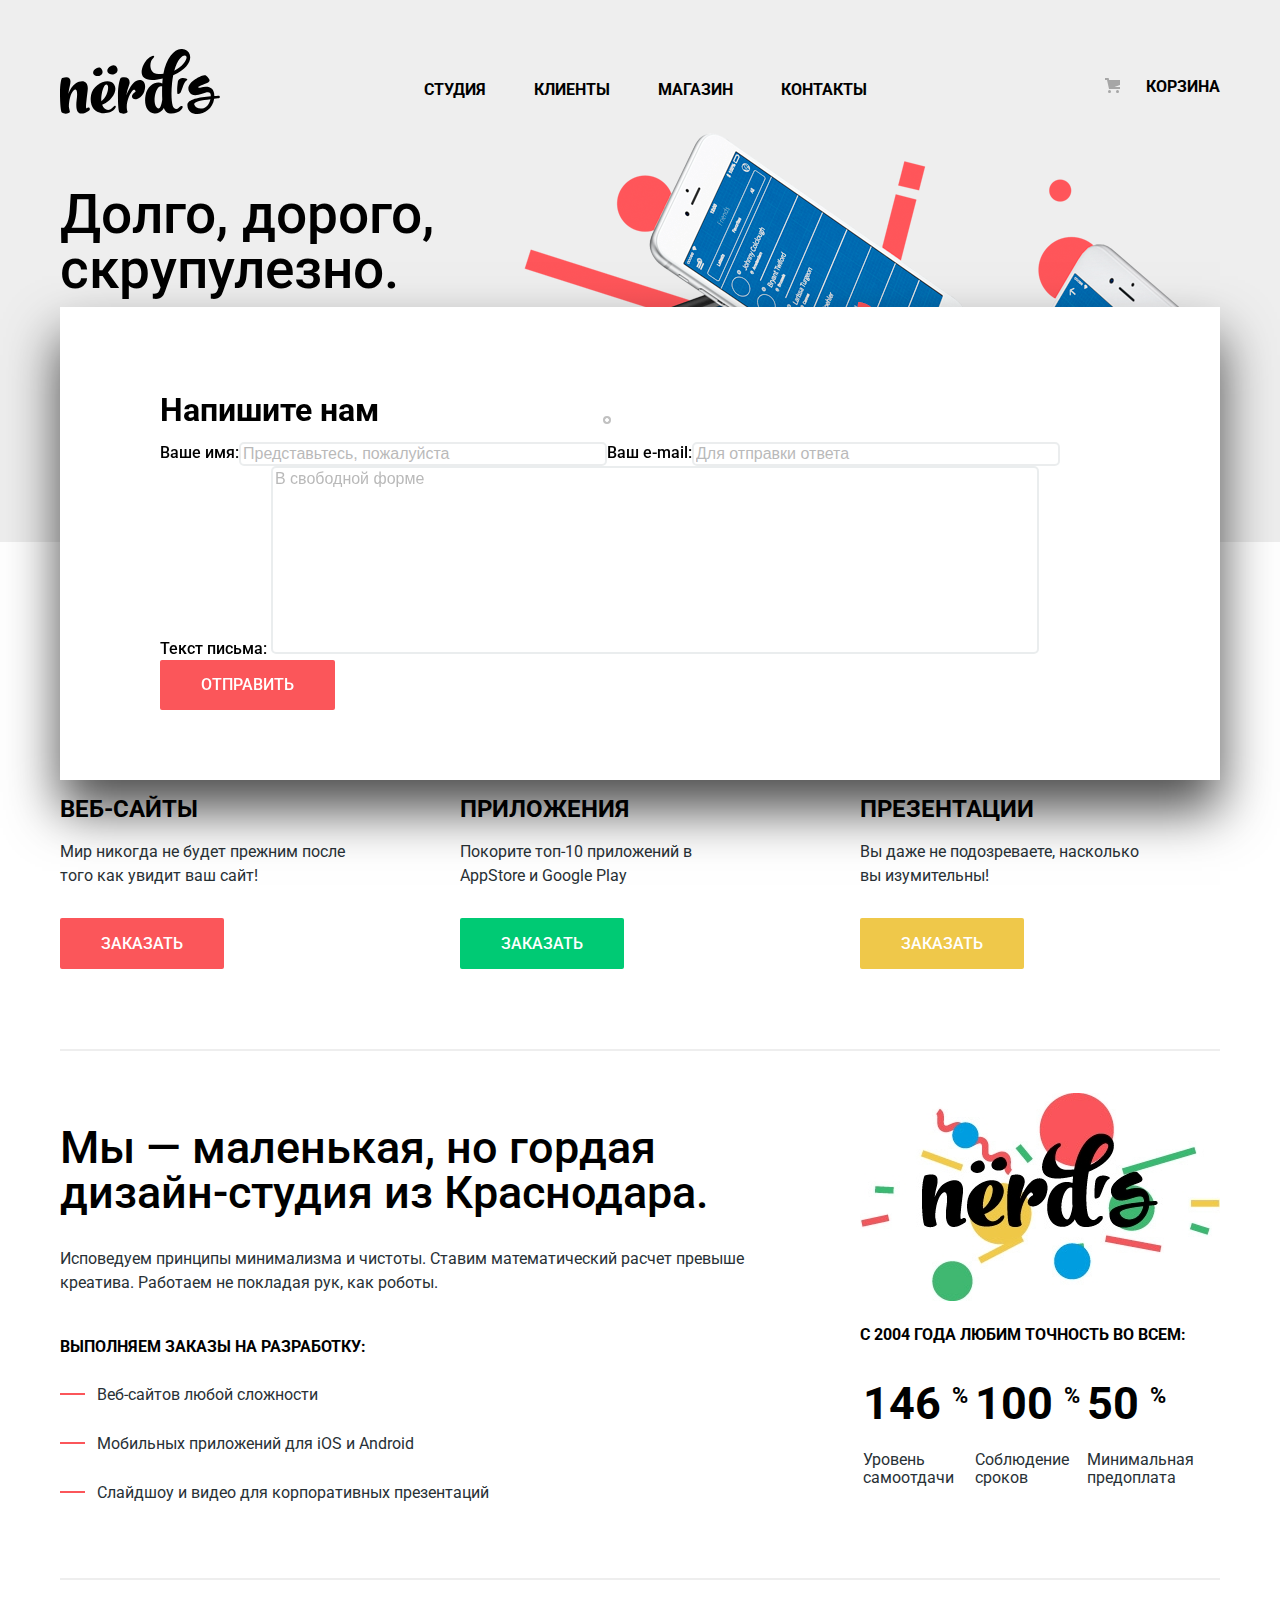
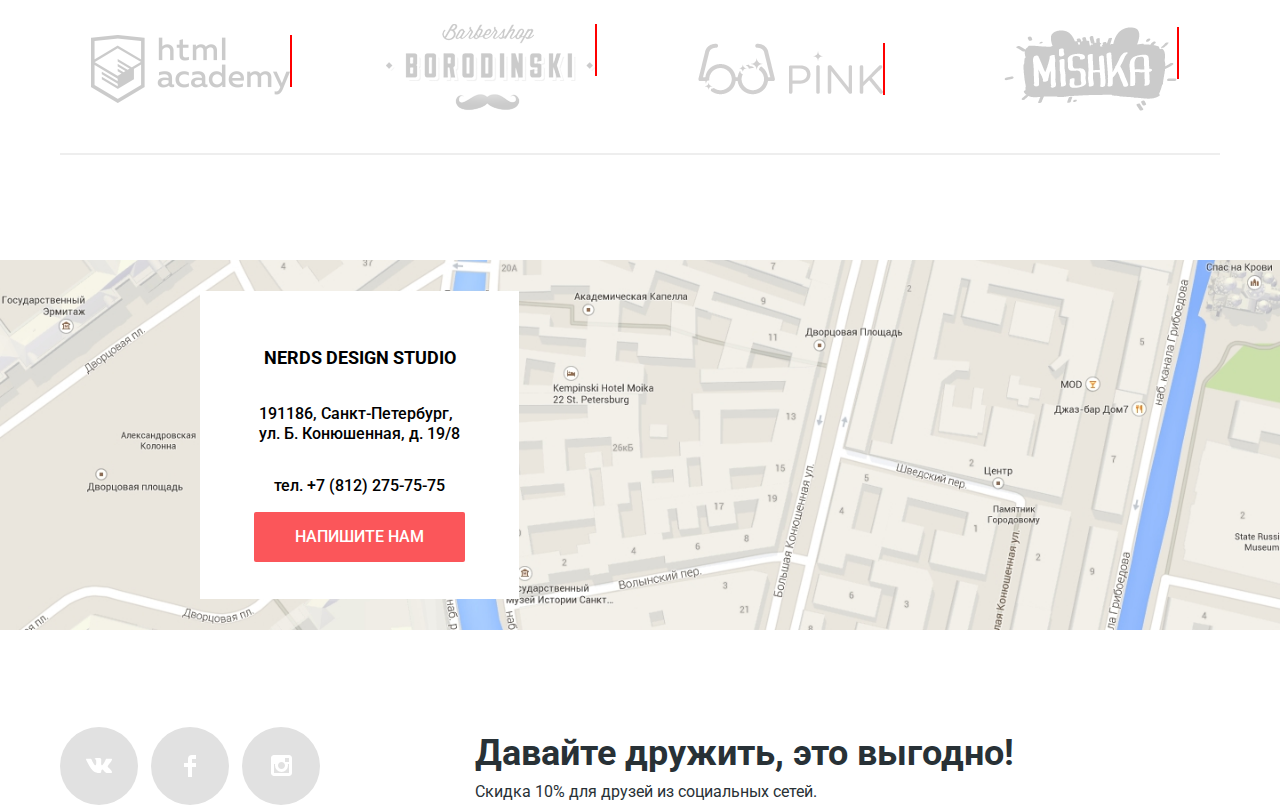
==== commit 62af4817: "modal" ====
--- a/index.html
+++ b/index.html
@@ -183,7 +183,6 @@
     <img class="img-map" src="img/map.jpg" width="1440" height="416" alt="map">
 </div> -->
     <div class="container">
-
       <section class="footer-contact">
         <h2 class="contacts-title">Nerds Design Studio</h2>
         <p>191186, Санкт-Петербург,<br>
--- a/css/style.css
+++ b/css/style.css
@@ -68,6 +68,8 @@
 .header-menu a,
 .user-menu a {
   color: #000000;
+  font-weight: bold;
+
 }
 .header-menu a:hover,
 .header-menu a:focus,
@@ -253,6 +255,7 @@
 }
 .catalog-sorting .arrow {
   display: flex;
+  justify-content: space-between;
 }
 .filter-price label {
   color: #283136;
@@ -343,6 +346,7 @@
   padding: 0;
 
   list-style: none;
+  margin-bottom: 60px;
 }
 .pagination-list a {
   color: #000000;
@@ -351,6 +355,16 @@
   font-size: 16px;
   font-weight: 500;
   line-height: 18px;
+  min-width: 50px;
+  min-height: 50px;
+  padding: 10px;
+  display: flex;
+   align-items: center;
+  justify-content: center;
+  margin-right: 11px;
+  box-sizing: border-box;
+  border-radius: 2px;
+
 }
 .pagination-item a:hover {
   background-color: #dfdfdf;
@@ -361,15 +375,24 @@
 .pagination-item a:active {
   border-top: 2px solid #c0c0c0;
   background-color: #d5d5d5;
-}
+  padding-top: 8px;
+}
+
 .pagination-item-current a  {
   border: 2px solid #dcdcdc;
   background-color: #ffffff;
+
 }
 .pagination-item-current a:hover,
 .pagination-item-current a:focus,
 .pagination-item-current a:active {
   background-color: #ffffff;
+}
+.pagination-item-next a{
+  padding-left: 78px;
+  padding-right: 78px;
+  text-transform: uppercase;
+
 }
 /*---------*/
 .portfolio-list {
@@ -468,7 +491,7 @@
   display: flex;
 
   width: 1160px;
-  min-height: 430px;
+  min-height: 410px;
   margin-bottom: 80px;
 }
 .slide {
@@ -588,10 +611,14 @@
   line-height: 24px;
 }
 .slide_btn {
-  padding-right: 57px;
-  padding-left: 53px;
+
 
   background-color: #fb565a;
+  display: block;
+  width: 240px;
+  text-align:center;
+   padding-left:0;
+   padding-right: 0;
 }
 .slide-img {
   width: 698;
@@ -741,11 +768,15 @@
 .footer-contact {
   position: absolute;
   z-index: 100;
-  top: 87px;
-
-  width: 210px;
-  min-height: 158px;
-  padding: 20px 30px;
+  top: 54px;
+  margin-left: 140px;
+
+  width: 319px;
+  height: 308px;
+  display: flex;
+  flex-direction: column;
+  justify-content: center;
+  align-items: center;
 
   content: "";
 
@@ -753,6 +784,21 @@
 
   line-height: 20px;
 }
+.contacts-title {
+  font-size: 18px;
+  line-height: 1.66;
+  font-weight: bold;
+  text-transform: uppercase;
+}
+  .contacts-list p,
+  .contacts-list a {
+    font-size: 16px;
+    line-height: 1.125;
+    color: #666666;
+    font-weight: normal;
+  }
+
+
 /*социалные сети*/
 .footer-social {
   display: flex;
@@ -777,16 +823,33 @@
 
 .social-btn {
   display: flex;
+  box-sizing: border-box;
 
   width: 78px;
   height: 78px;
+  padding: 8px;
 
   border-radius: 50%;
   background-color: #e1e1e1;
 
   justify-content: center;
   align-items: center;
-}
+  text-decoration: none;
+}
+.social-btn:hover,
+.social-btn:focus {
+  background-color: #e74246;
+}
+.social-btn:active {
+  background-color: #d7373b;
+  border-top: 2px solid #c22e32;
+  padding-top: 6px;
+}
+.social-btn:active svg {
+  opacity: 0.3;
+
+}
+
 
 .footer-social-slogan {
   width: 940px;
@@ -799,26 +862,36 @@
 .slogan-friend {
   margin-top: 8px;
 }
-/*модалбное окно*/
+/*модальное окно*/
 
 .modal-write-us {
-  position: absolute;
-  top: 0;
-  top: 50%;
+  position:fixed ;
+  bottom: 120px;
   left: 50%;
-
-  display: none;
+  transform: translateX(-50%);
+
+  /*display: none;*/
 
   width: 960px;
-  margin-top: -38px;
-  margin-left: -315px;
-  padding: 50px 80px;
-  /*font-size: 0;*/
+
+  padding: 70px 100px;
+
 
   color: #000000;
   background-color: #ffffff;
   box-shadow: 0 30px 50px rgba(0, 0, 0, 0.7);
-
+}
+/*.modal-write-us-win {
+  position: relative;
+}*/
+.modal-close {
+  position: absolute;
+  font-size: 0;
+  background-color: black;
+  border: 0;
+  cursor: pointer;
+  top: 90px;
+  right: 78px;
 }
 .user-info {
   display: flex;
@@ -900,8 +973,9 @@
 
   width: 320px;
 }
-.filter-range {
-  width: 240px;
+.filter-price .filter-range {
+  width: 260px;
+  margin-bottom: 56px;
 }
 .range-controls {
   position: relative;
@@ -954,9 +1028,26 @@
   width: 50%;
 
   font-size: 16px;
+  line-height: 1.375;
+  text-transform: uppercase;
 }
 .price-controls {
   font-size: 0;
+}
+.filter-range legend {
+  margin-bottom: 46px;
+}
+.filter-price ul {
+  padding: 0;
+  margin: 0;
+}
+.grid-select legend,
+.special-select legend {
+  margin-bottom: 15px;
+}
+.filter-price .filter-group {
+  margin-bottom: 18px;
+
 }
 .price-controls input {
   width: 60px;
@@ -976,10 +1067,14 @@
 .max-price {
   text-align: right;
 }
+.filter-price .grid-select,
+.filter-price .special-select {
+  margin-bottom: 30px;
+}
 .filter-price .filter-group {
   position: relative;
 
-  padding-left: 30px;
+  padding-left: 36px;
 
   cursor: pointer;
 }
@@ -1018,6 +1113,59 @@
   outline: thin dotted;
   outline: 5px auto -webkit-focus-ring-color;
 }
+.filter-group input[type="checkbox"] + label::before {
+  position: absolute;
+  top: 0;
+  left: 0;
+
+  width: 23px;
+  height: 23px;
+
+  content: "";
+
+  background-image: url("../svg-nerds/checkbox-off.svg");
+  opacity: 0.4;
+}
+.filter-group input[type="checkbox"]:checked + label::before {
+  position: absolute;
+  top: 0;
+  left: 0;
+
+  width: 27px;
+  height: 23px;
+
+  content: "";
+
+  background-image: url("../svg-nerds/checkbox-on.svg");
+}
+.filter-group input[type="checkbox"]:focus + label::before,
+.filter-group input[type="checkbox"]:hover + label::before {
+  opacity: 1;
+}
+.filter-price .filter-button {
+  box-sizing: border-box;
+  padding: 19px 88px 18px 89px;
+  color: #000000;
+  font-size: 16px;
+  font-weight: 500;
+  line-height: 1.125;
+  background-color: #eeeeee;
+  border: none;
+  text-transform: uppercase;
+  border-radius: 5px;
+  outline: none;
+}
+.filter-button:focus,
+.filter-button:hover {
+  background-color: #dfdfdf;
+}
+.filter-button:active {
+  color: rgba(0,0,0, 0.3);
+
+      background-color: #d5d5d5;
+      border-top: 2px solid #c0c0c0;
+      padding-top: 17px;
+}
 .catalog-sorting b {
   text-transform: uppercase;
 
@@ -1034,7 +1182,18 @@
 }
 
 .catalog-sorting .arrow {
-  width: 30px;
+  width: 40px;
+}
+.arrow-result-menu path {
+  fill:#a6a6a6;
+  opacity: 0.2;
+}
+.arrow-result-menu path:hover,
+.arrow-result-menu path:focus {
+  opacity: 1;
+}
+.arrow-result-menu path:active {
+  fill:#1f1a1b;
 }
 .result-menu li {
   margin-right: 26px;
@@ -1048,21 +1207,23 @@
 
   flex-wrap: wrap;
   justify-content: space-between;
+  margin-bottom: 30px;
 }
 .catalog-card {
   position: relative;
 
   width: 360px;
   min-height: 576px;
-  margin-bottom: 72px;
+  margin-bottom: 33px;
 }
 .catalog-sorting {
   display: flex;
 
-  margin-bottom: 95px;
+  margin-bottom: 55px;
 }
 .catalog-card img {
   display: block;
+  padding-top: 39px;
 }
 .catalog-card:hover {
   border-style: none;
@@ -1071,7 +1232,7 @@
 }
 .catalog-card::before {
   position: absolute;
-  top: -39px;
+
 
   width: 360px;
   height: 40px;
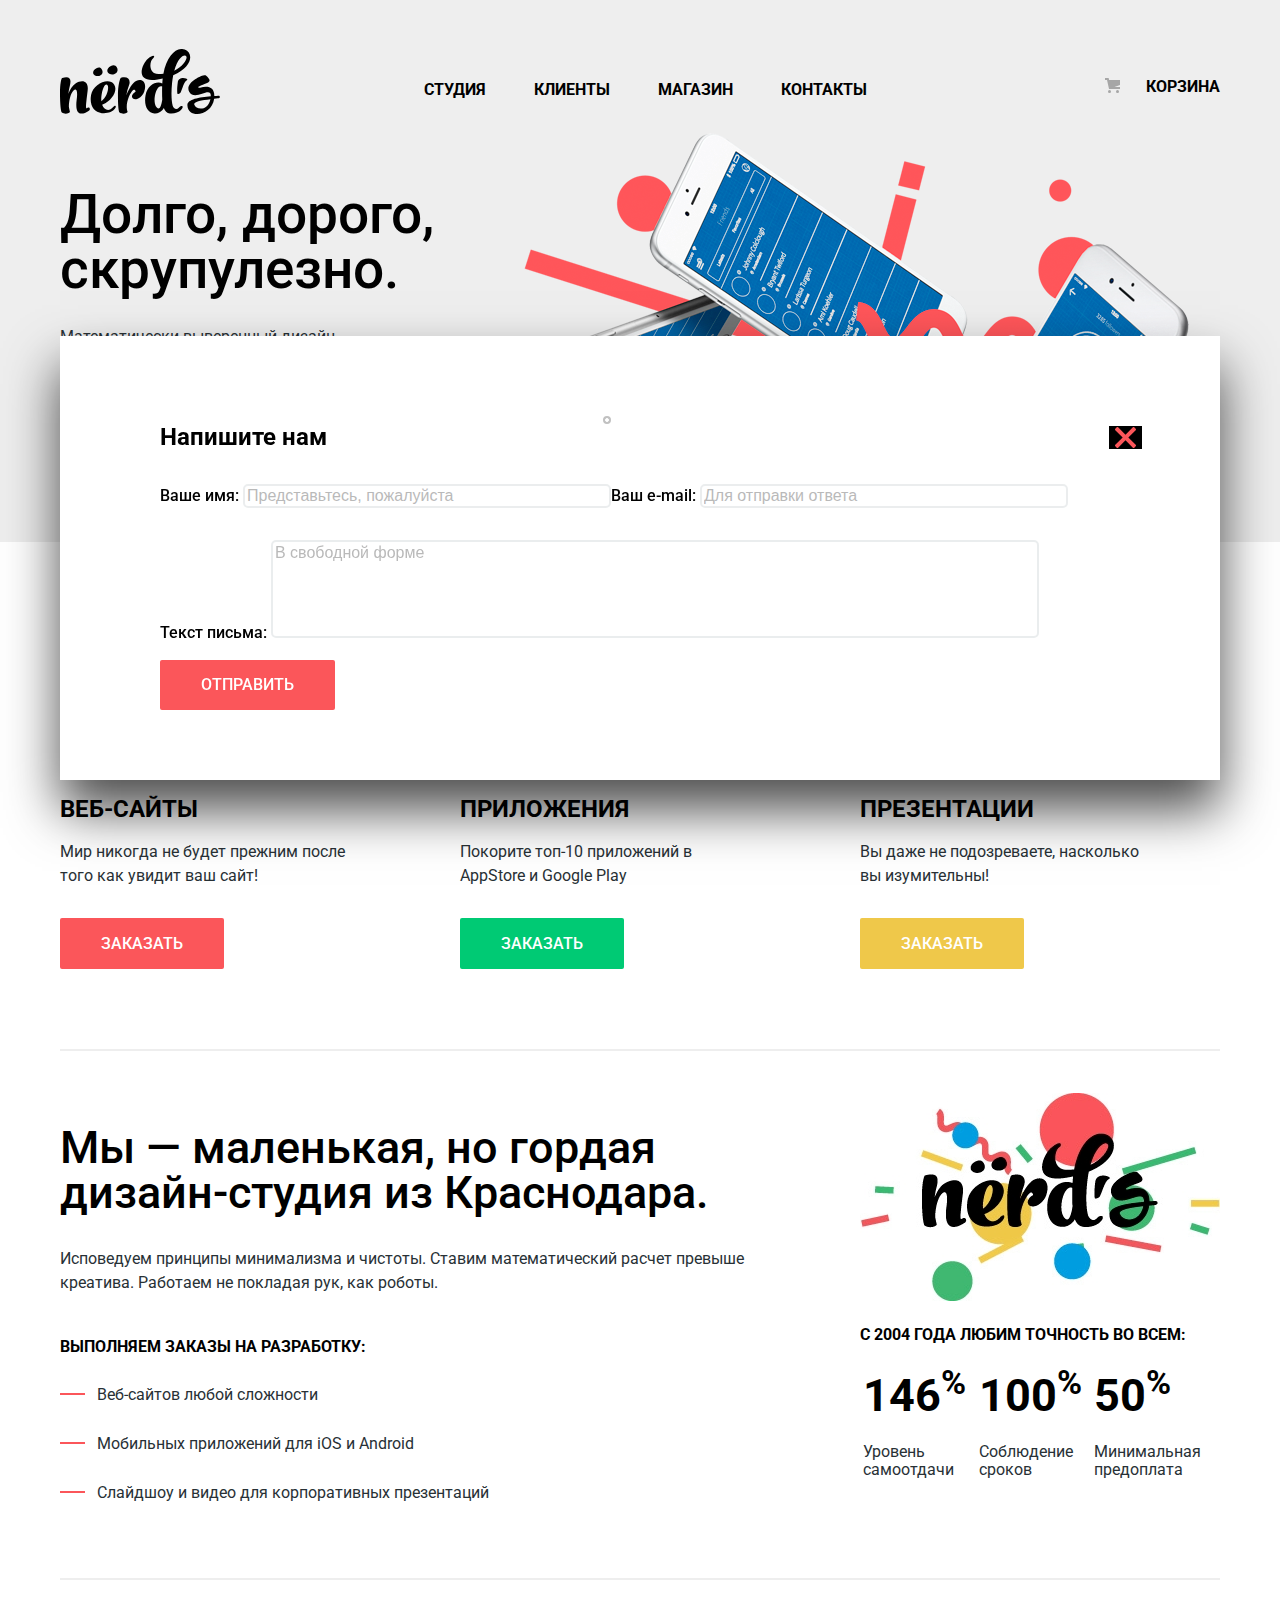
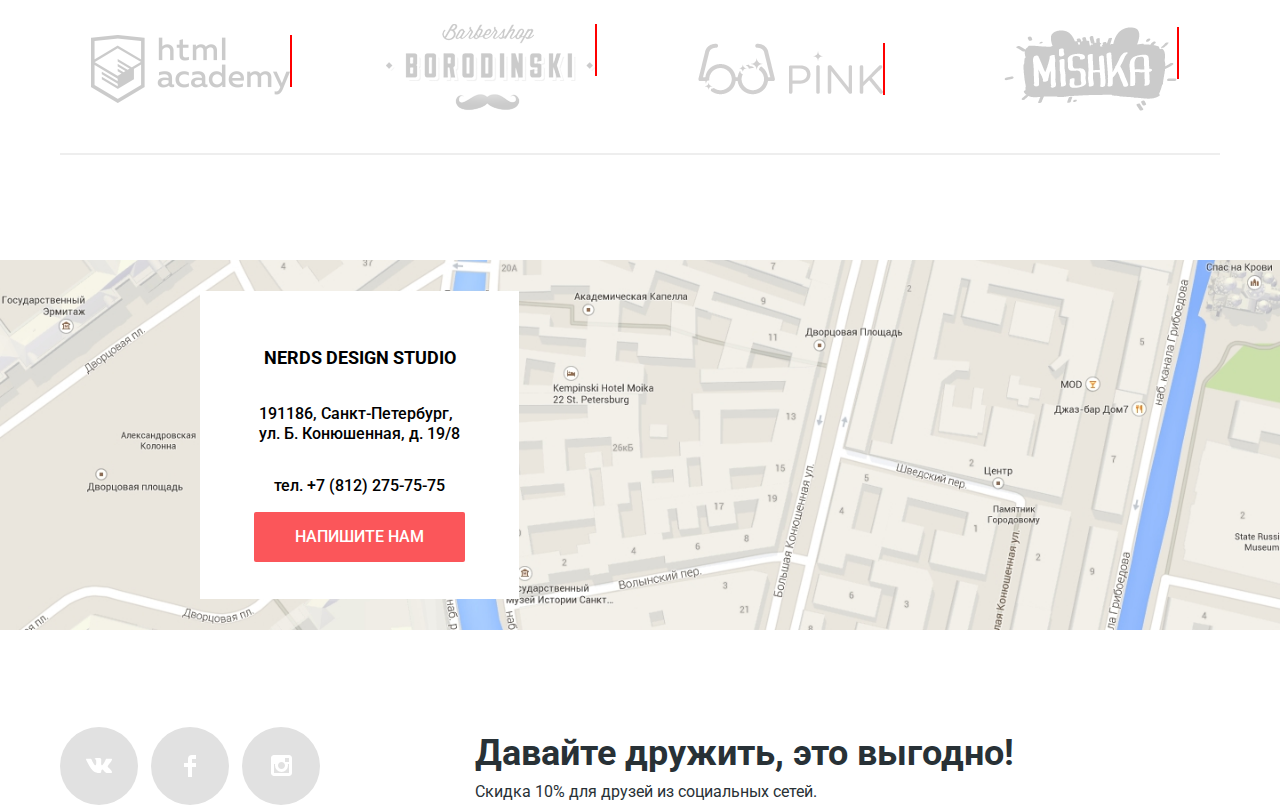
==== commit 84a2173e: "modal" ====
--- a/index.html
+++ b/index.html
@@ -3,7 +3,7 @@
 <head>
   <meta charset="utf-8">
   <title>Nerds - Главная</title>
-  <link href="https://fonts.googleapis.com/css?family=Roboto:400,700&amp;subset=cyrillic" rel="stylesheet">
+  <link href="https://fonts.googleapis.com/css?family=Roboto:400,500,700&amp;subset=cyrillic-ext" rel="stylesheet">
   <link rel="stylesheet" href="css/normalize.css">
   <link rel="stylesheet" href="css/style.css">
 </head>
@@ -124,16 +124,13 @@
           <tbody>
             <tr>
               <td class="number-percentages">
-                146
-                <span class="percentages">%</span>
+                146<sup class="percentages">%</sup>
               </td>
               <td class="number-percentages">
-                100
-                <span class="percentages">%</span>
+                100<sup class="percentages">%</sup>
               </td>
               <td class="number-percentages">
-                50
-                <span class="percentages">%</span>
+                50<sup class="percentages">%</sup>
               </td>
             </tr>
             <tr>
@@ -149,11 +146,10 @@
       <h2 class="visually-hidden">Наши Работы</h2>
       <ul class="portfolio-list">
         <li>
-          <!-- <div class="border" -->
-          <a class="portfolio-image" href="#">
-            <img src="img\html-academy-pertners.png" width="199" height="68" alt="Html Academy">
-          </a>
-          <!-- </div> -->
+          <a class="portfolio-image" href="#">
+            <img src="img/html-academy-pertners.png" width="199" height="68" alt="Html Academy">
+          </a>
+
         </li>
         <li>
           <a class="portfolio-image" href="#">
@@ -175,13 +171,7 @@
     <!-- </div> -->
   </main>
   <footer class="main-footer">
-
-     <!-- <div class="map">  -->
-     <iframe class="map" src="https://www.google.com/maps/embed?pb=!1m18!1m12!1m3!1d1998.5989424124016!2d30.320894616127813!3d59.93879686904786!2m3!1f0!2f0!3f0!3m2!1i1024!2i768!4f13.1!3m3!1m2!1s0x4696310fca5ba729%3A0xea9c53d4493c879f!2z0JHQvtC70YzRiNCw0Y8g0JrQvtC90Y7RiNC10L3QvdCw0Y8g0YPQuy4sIDE5LCDQodCw0L3QutGCLdCf0LXRgtC10YDQsdGD0YDQsywgMTkxMTg2!5e0!3m2!1sru!2sru!4v1504125531020" width="1440" height="416" frameborder="0" style="border:0" allowfullscreen></iframe>
-    <!-- </div> -->
-<!-- <div class="img-map-conteiner">
-    <img class="img-map" src="img/map.jpg" width="1440" height="416" alt="map">
-</div> -->
+    <iframe class="map" src="https://www.google.com/maps/embed?pb=!1m18!1m12!1m3!1d1998.5989424124016!2d30.320894616127813!3d59.93879686904786!2m3!1f0!2f0!3f0!3m2!1i1024!2i768!4f13.1!3m3!1m2!1s0x4696310fca5ba729%3A0xea9c53d4493c879f!2z0JHQvtC70YzRiNCw0Y8g0JrQvtC90Y7RiNC10L3QvdCw0Y8g0YPQuy4sIDE5LCDQodCw0L3QutGCLdCf0LXRgtC10YDQsdGD0YDQsywgMTkxMTg2!5e0!3m2!1sru!2sru!4v1504125531020" width="1440" height="416" frameborder="0" style="border:0" allowfullscreen></iframe>
     <div class="container">
       <section class="footer-contact">
         <h2 class="contacts-title">Nerds Design Studio</h2>
@@ -218,21 +208,33 @@
         </section>
       </div>
     </footer>
-    <div class="modal-window">
-      <div class="modal-write-us">
-        <h1>Напишите нам</h1>
-        <form action="#" method="post">
-          <div class="user-info">
+    <section class="modal-write-us">
+      <!-- <div class="modal modal-write-us-win"> -->
+      <button class="modal-close" type="button">
+        <svg xmlns="http://www.w3.org/2000/svg" width="21" height="21" viewBox="0 0 21 21"><path fill="#FB565A" d="M13.328 10.5l7.371-7.371a1.003 1.003 0 0 0 0-1.414L19.285.3a1.003 1.003 0 0 0-1.414 0L10.5 7.672 3.129.301a1.003 1.003 0 0 0-1.414 0L.301 1.715a1.003 1.003 0 0 0 0 1.414L7.672 10.5.301 17.871a1.003 1.003 0 0 0 0 1.414l1.415 1.414a1.003 1.003 0 0 0 1.414 0l7.371-7.371 7.371 7.371a1.003 1.003 0 0 0 1.414 0l1.414-1.414a1.003 1.003 0 0 0 0-1.414L13.328 10.5z"/>
+        </svg>
+        Закрыть
+      </button>
+      <h2>Напишите нам</h2>
+      <form action="#" method="post">
+        <div class="user-info">
+          <p>
             <label class="write-us-name" for="write-your-name">Ваше имя:</label>
             <input  id="write-your-name" type="text" name="write-name" placeholder="Представьтесь, пожалуйста">
+          </p>
+          <p>
             <label class="write-us-email" for="write-your-email">Ваш e-mail:</label>
             <input  id="write-your-email" type="text" name="write-email" placeholder="Для отправки ответа">
-          </div>
+          </p>
+        </div>
+        <p class="comment">
           <label for="write-your-comment">Текст письма:</label>
-          <textarea name="comments" id="write-your-comment" cols="100" rows="10" placeholder="В свободной форме"></textarea>
-          <button class="btn btn-send" type="submit">Отправить</button>
-        </form>
-      </div>
-    </div>
+          <textarea name="comments" id="write-your-comment" cols="100" rows="5" placeholder="В свободной форме"></textarea>
+        </p>
+        <button class="btn btn-send" type="submit">Отправить</button>
+      </form>
+      <!-- </div> -->
+    </section>
+
   </body>
   </html>
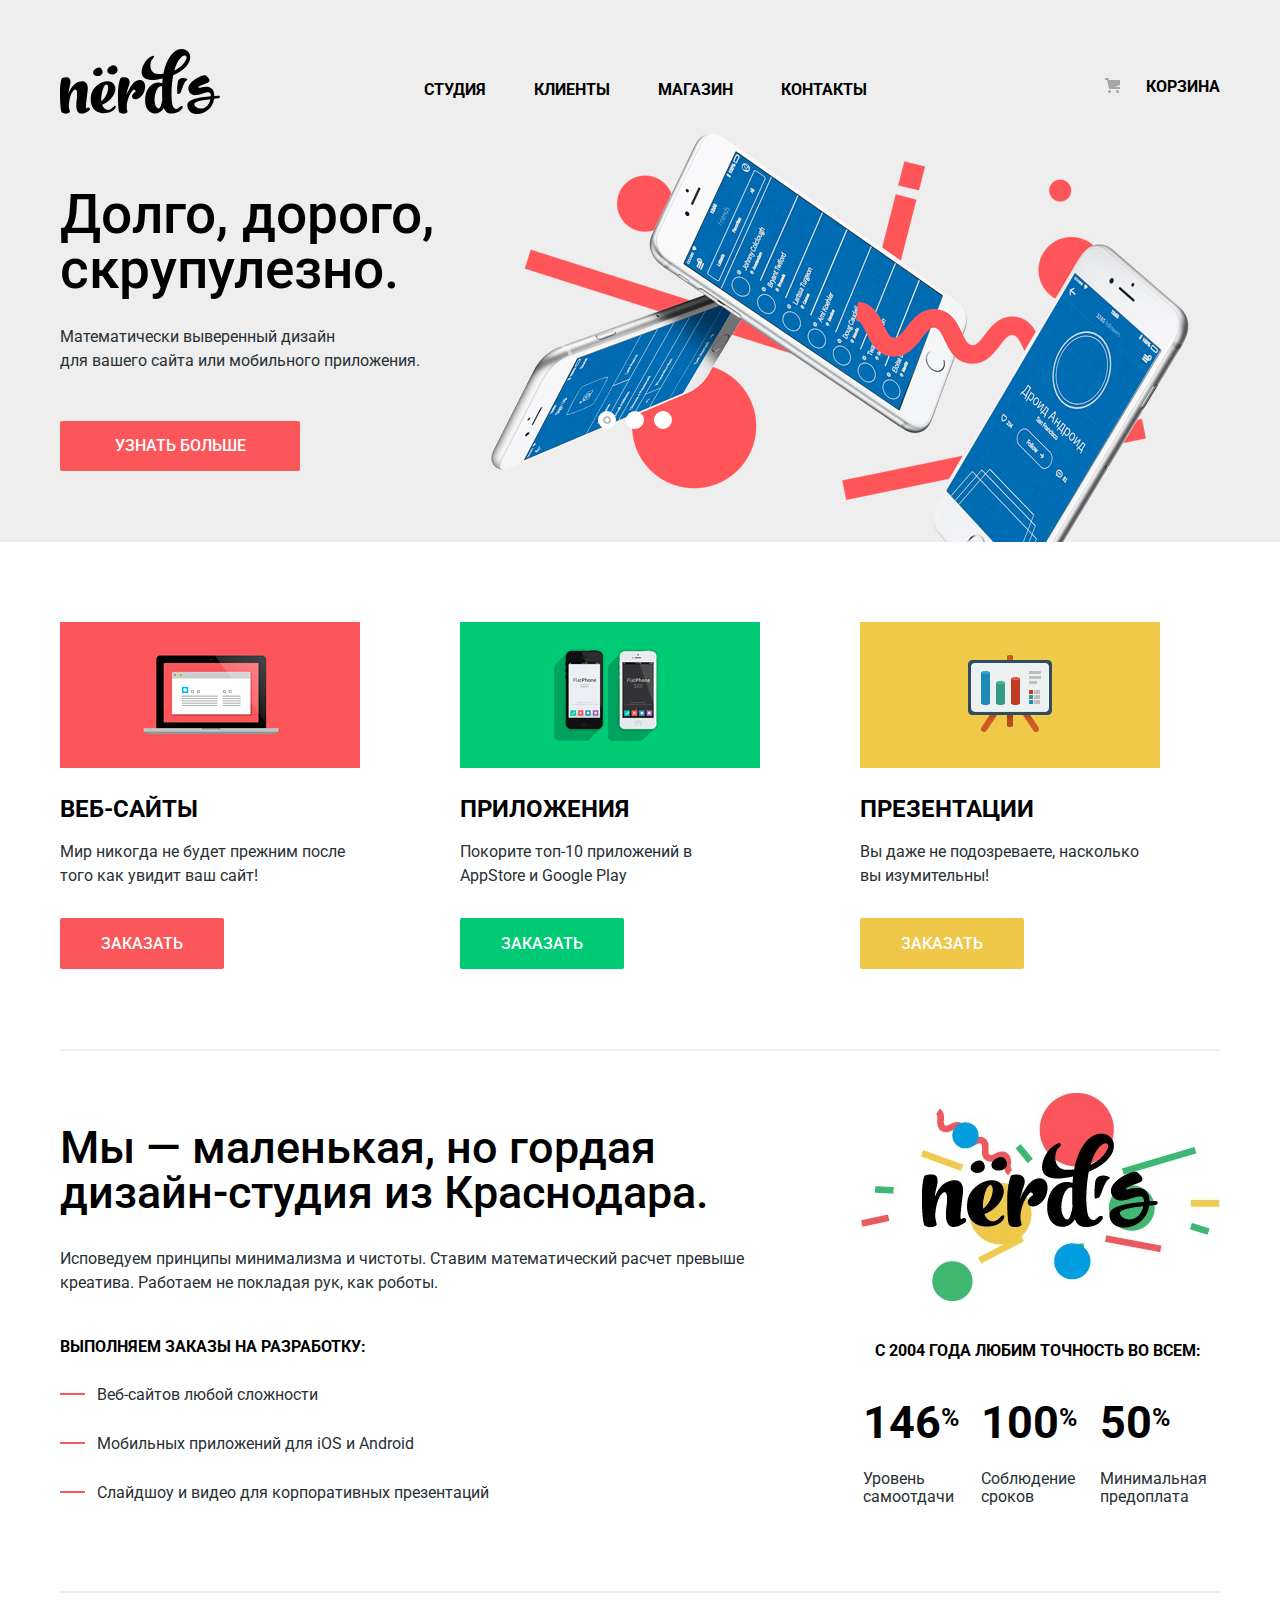
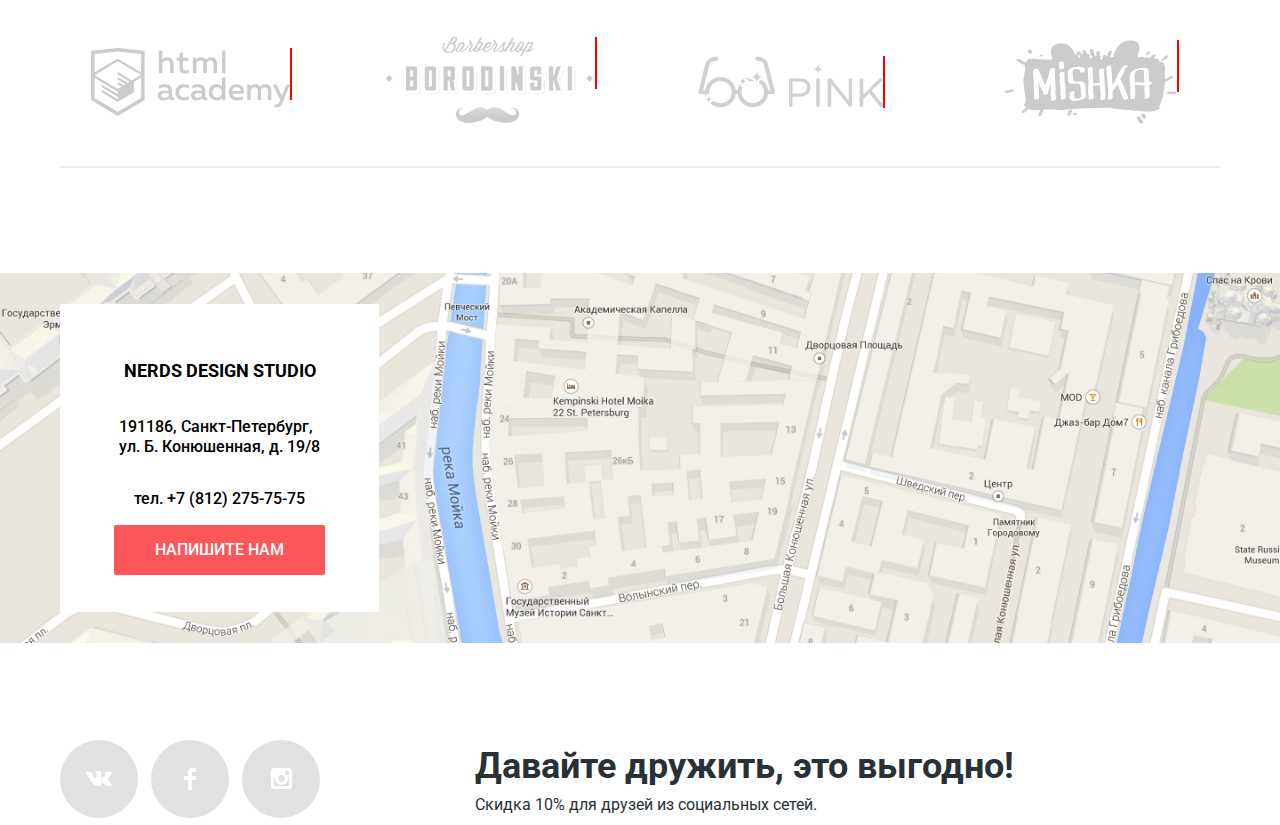
==== commit e99401e9: "JS" ====
--- a/index.html
+++ b/index.html
@@ -146,7 +146,7 @@
       <h2 class="visually-hidden">Наши Работы</h2>
       <ul class="portfolio-list">
         <li>
-          <a class="portfolio-image" href="#">
+          <a class="portfolio-image" href="https://htmlacademy.ru/intensive/htmlcss">
             <img src="img/html-academy-pertners.png" width="199" height="68" alt="Html Academy">
           </a>
 
@@ -209,7 +209,6 @@
       </div>
     </footer>
     <section class="modal-write-us">
-      <!-- <div class="modal modal-write-us-win"> -->
       <button class="modal-close" type="button">
         <svg xmlns="http://www.w3.org/2000/svg" width="21" height="21" viewBox="0 0 21 21"><path fill="#FB565A" d="M13.328 10.5l7.371-7.371a1.003 1.003 0 0 0 0-1.414L19.285.3a1.003 1.003 0 0 0-1.414 0L10.5 7.672 3.129.301a1.003 1.003 0 0 0-1.414 0L.301 1.715a1.003 1.003 0 0 0 0 1.414L7.672 10.5.301 17.871a1.003 1.003 0 0 0 0 1.414l1.415 1.414a1.003 1.003 0 0 0 1.414 0l7.371-7.371 7.371 7.371a1.003 1.003 0 0 0 1.414 0l1.414-1.414a1.003 1.003 0 0 0 0-1.414L13.328 10.5z"/>
         </svg>
@@ -233,8 +232,27 @@
         </p>
         <button class="btn btn-send" type="submit">Отправить</button>
       </form>
-      <!-- </div> -->
-    </section>
-
+    </section>
+  <script>
+  var link = document.querySelector(".btn-write-us");
+
+  var popup = document.querySelector(".modal-write-us");
+
+  var close = popup.querySelector(".modal-close");
+
+  var login = popup.querySelector("[name=write-name]");
+
+  link.addEventListener("click", function (evt) {
+    evt.preventDefault();
+    popup.classList.add("modal-show");
+    login.focus();
+  });
+  close.addEventListener("click", function (evt) {
+    evt.preventDefault();
+    popup.classList.remove("modal-show");
+
+  });
+
+</script>
   </body>
   </html>
--- a/css/style.css
+++ b/css/style.css
@@ -68,6 +68,7 @@
 .header-menu a,
 .user-menu a {
   color: #000000;
+
   font-weight: bold;
 
 }
@@ -202,6 +203,9 @@
   line-height: 24px;
 }
 .about-us-right-info>p {
+  margin-top: 32px;
+  padding-left: 15px;
+
   text-transform: uppercase;
 
   font-size: 16px;
@@ -255,6 +259,7 @@
 }
 .catalog-sorting .arrow {
   display: flex;
+
   justify-content: space-between;
 }
 .filter-price label {
@@ -343,27 +348,30 @@
   display: flex;
 
   margin: 0;
+  margin-bottom: 60px;
   padding: 0;
 
   list-style: none;
-  margin-bottom: 60px;
 }
 .pagination-list a {
+  display: flex;
+
+  box-sizing: border-box;
+  min-width: 50px;
+  min-height: 50px;
+  margin-right: 11px;
+  padding: 10px;
+
   color: #000000;
+  border-radius: 2px;
   background-color: #eeeeee;
 
   font-size: 16px;
   font-weight: 500;
   line-height: 18px;
-  min-width: 50px;
-  min-height: 50px;
-  padding: 10px;
-  display: flex;
-   align-items: center;
+
+  align-items: center;
   justify-content: center;
-  margin-right: 11px;
-  box-sizing: border-box;
-  border-radius: 2px;
 
 }
 .pagination-item a:hover {
@@ -373,9 +381,10 @@
   background-color: #dfdfdf;
 }
 .pagination-item a:active {
+  padding-top: 8px;
+
   border-top: 2px solid #c0c0c0;
   background-color: #d5d5d5;
-  padding-top: 8px;
 }
 
 .pagination-item-current a  {
@@ -389,8 +398,10 @@
   background-color: #ffffff;
 }
 .pagination-item-next a{
+  padding-right: 78px;
+
   padding-left: 78px;
-  padding-right: 78px;
+
   text-transform: uppercase;
 
 }
@@ -611,14 +622,15 @@
   line-height: 24px;
 }
 .slide_btn {
-
+  display: block;
+
+  width: 240px;
+  padding-right: 0;
+  padding-left:0;
+
+  text-align:center;
 
   background-color: #fb565a;
-  display: block;
-  width: 240px;
-  text-align:center;
-   padding-left:0;
-   padding-right: 0;
 }
 .slide-img {
   width: 698;
@@ -694,15 +706,13 @@
   background-color: #fb565a;
 }
 .content-list-right {
-  margin-top: 37px;
+  margin-top: 48px;
 }
 .content-list-right td {
   padding-bottom: 35px;
 }
-.number-percentages span {
-  vertical-align: super;
-
-  font-size: 22px;
+.number-percentages sup {
+  font-size: 25px;
 }
 .facts {
   color: #283136;
@@ -711,6 +721,8 @@
   font-weight: 400;
 }
 .number-percentages {
+  width: 120px;
+
   color: #000000;
 
   font-size: 45px;
@@ -742,24 +754,29 @@
   position: relative;
 }
 .portfolio-list li::after {
-position: absolute;
-content: "";
-height: 52px;
-width: 2px;
-top:0;
-background-color: red;
+  position: absolute;
+  top:0;
+
+  width: 2px;
+  height: 52px;
+
+  content: "";
+
+  background-color: red;
 }
 
 
 
 /*карта*/
 .map {
+  width: 100%;
+
   min-height: 416px;
   margin-bottom: 60px;
+
   background-image: url("../img/map.jpg");
   background-repeat: no-repeat;
   background-position: center;
-  width: 100%;
   background-size: 100%;
 }
 .main-footer {
@@ -769,34 +786,37 @@
   position: absolute;
   z-index: 100;
   top: 54px;
-  margin-left: 140px;
+
+  display: flex;
+  flex-direction: column;
 
   width: 319px;
   height: 308px;
-  display: flex;
-  flex-direction: column;
+
+  content: "";
+
+  background: #ffffff;
+
+  line-height: 20px;
+
   justify-content: center;
   align-items: center;
-
-  content: "";
-
-  background: #ffffff;
-
-  line-height: 20px;
 }
 .contacts-title {
+  text-transform: uppercase;
+
   font-size: 18px;
+  font-weight: bold;
   line-height: 1.66;
-  font-weight: bold;
-  text-transform: uppercase;
-}
-  .contacts-list p,
-  .contacts-list a {
-    font-size: 16px;
-    line-height: 1.125;
-    color: #666666;
-    font-weight: normal;
-  }
+}
+.contacts-list p,
+.contacts-list a {
+  color: #666666;
+
+  font-size: 16px;
+  font-weight: normal;
+  line-height: 1.125;
+}
 
 
 /*социалные сети*/
@@ -823,27 +843,30 @@
 
 .social-btn {
   display: flex;
+
   box-sizing: border-box;
-
   width: 78px;
   height: 78px;
   padding: 8px;
 
+  text-decoration: none;
+
   border-radius: 50%;
   background-color: #e1e1e1;
 
   justify-content: center;
   align-items: center;
-  text-decoration: none;
 }
 .social-btn:hover,
 .social-btn:focus {
   background-color: #e74246;
 }
 .social-btn:active {
+  padding-top: 6px;
+
+  border-top: 2px solid #c22e32;
+
   background-color: #d7373b;
-  border-top: 2px solid #c22e32;
-  padding-top: 6px;
 }
 .social-btn:active svg {
   opacity: 0.3;
@@ -862,42 +885,63 @@
 .slogan-friend {
   margin-top: 8px;
 }
-/*модальное окно*/
+/*модальное окно========================================================*/
 
 .modal-write-us {
   position:fixed ;
+  z-index: 1001;
   bottom: 120px;
   left: 50%;
+
+  display: none;
+
+  box-sizing: border-box;
+  width: 960px;
+  padding: 30px 100px 85px 100px;
+
   transform: translateX(-50%);
-
-  /*display: none;*/
-
-  width: 960px;
-
-  padding: 70px 100px;
-
 
   color: #000000;
   background-color: #ffffff;
   box-shadow: 0 30px 50px rgba(0, 0, 0, 0.7);
 }
-/*.modal-write-us-win {
-  position: relative;
-}*/
+.modal-show {
+  display: block;
+}
 .modal-close {
   position: absolute;
+  top: 80px;
+  right: 82px;
+
+  cursor: pointer;
+
+  border: 0;
+  background-color: #ffffff;
+
   font-size: 0;
-  background-color: black;
-  border: 0;
-  cursor: pointer;
-  top: 90px;
-  right: 78px;
+}
+.modal-write-us h2{
+  margin-bottom: 25px;
+
+  color: #000000;
+
+  font-size: 45px;
+  font-weight: 500;
+  line-height: 1;
 }
 .user-info {
   display: flex;
+
+  width: 760px;
+  margin-bottom: 16px;
+
+  justify-content: space-between;
 }
 .user-info input {
+  box-sizing: border-box;
+
   width: 360px;
+  padding: 15px;
 
   opacity: 0.5;
   color: #444444;
@@ -909,8 +953,35 @@
   font-weight: 400;
   line-height: 18px;
 }
+.user-info p {
+  display: flex;
+  flex-direction: column;
+}
+.user-info label,
+.comment label {
+  margin-bottom: 8px;
+}
+.comment {
+  display: flex;
+  flex-direction: column;
+
+  width: 760px;
+  margin-bottom: 47px;
+
+  flex-grow: 1;
+}
+.btn-send {
+  box-sizing: border-box;
+
+  width: 260px;
+
+}
+
 .modal-write-us textarea {
+  box-sizing: border-box;
+
   width: 760px;
+  padding: 10px 15px;
 
   resize:none;
 
@@ -946,7 +1017,7 @@
   color:rgba(255,255,255,0.3);
   background-color: #d7373b;
 }
-/*станица каталога*/
+/*станица каталога==================================================*/
 .welcome-block {
   padding-top: 22px;
   padding-bottom: 72px;
@@ -1027,9 +1098,10 @@
 
   width: 50%;
 
+  text-transform: uppercase;
+
   font-size: 16px;
   line-height: 1.375;
-  text-transform: uppercase;
 }
 .price-controls {
   font-size: 0;
@@ -1038,8 +1110,9 @@
   margin-bottom: 46px;
 }
 .filter-price ul {
+  margin: 0;
+
   padding: 0;
-  margin: 0;
 }
 .grid-select legend,
 .special-select legend {
@@ -1123,8 +1196,8 @@
 
   content: "";
 
+  opacity: 0.4;
   background-image: url("../svg-nerds/checkbox-off.svg");
-  opacity: 0.4;
 }
 .filter-group input[type="checkbox"]:checked + label::before {
   position: absolute;
@@ -1145,26 +1218,29 @@
 .filter-price .filter-button {
   box-sizing: border-box;
   padding: 19px 88px 18px 89px;
+
+  text-transform: uppercase;
+
   color: #000000;
+  border: none;
+  border-radius: 5px;
+  outline: none;
+  background-color: #eeeeee;
+
   font-size: 16px;
   font-weight: 500;
   line-height: 1.125;
-  background-color: #eeeeee;
-  border: none;
-  text-transform: uppercase;
-  border-radius: 5px;
-  outline: none;
 }
 .filter-button:focus,
 .filter-button:hover {
   background-color: #dfdfdf;
 }
 .filter-button:active {
+  padding-top: 17px;
+
   color: rgba(0,0,0, 0.3);
-
-      background-color: #d5d5d5;
-      border-top: 2px solid #c0c0c0;
-      padding-top: 17px;
+  border-top: 2px solid #c0c0c0;
+  background-color: #d5d5d5;
 }
 .catalog-sorting b {
   text-transform: uppercase;
@@ -1185,8 +1261,9 @@
   width: 40px;
 }
 .arrow-result-menu path {
+  opacity: 0.2;
+
   fill:#a6a6a6;
-  opacity: 0.2;
 }
 .arrow-result-menu path:hover,
 .arrow-result-menu path:focus {
@@ -1205,9 +1282,10 @@
 .catalog-list {
   display: flex;
 
+  margin-bottom: 30px;
+
   flex-wrap: wrap;
   justify-content: space-between;
-  margin-bottom: 30px;
 }
 .catalog-card {
   position: relative;
@@ -1223,6 +1301,7 @@
 }
 .catalog-card img {
   display: block;
+
   padding-top: 39px;
 }
 .catalog-card:hover {
@@ -1233,7 +1312,6 @@
 .catalog-card::before {
   position: absolute;
 
-
   width: 360px;
   height: 40px;
 
@@ -1275,7 +1353,3 @@
 .img-map {
   height: 416px;
 }
-/*.img-map-conteiner {
-  display: flex;
-  justify-content: center;
-}*/
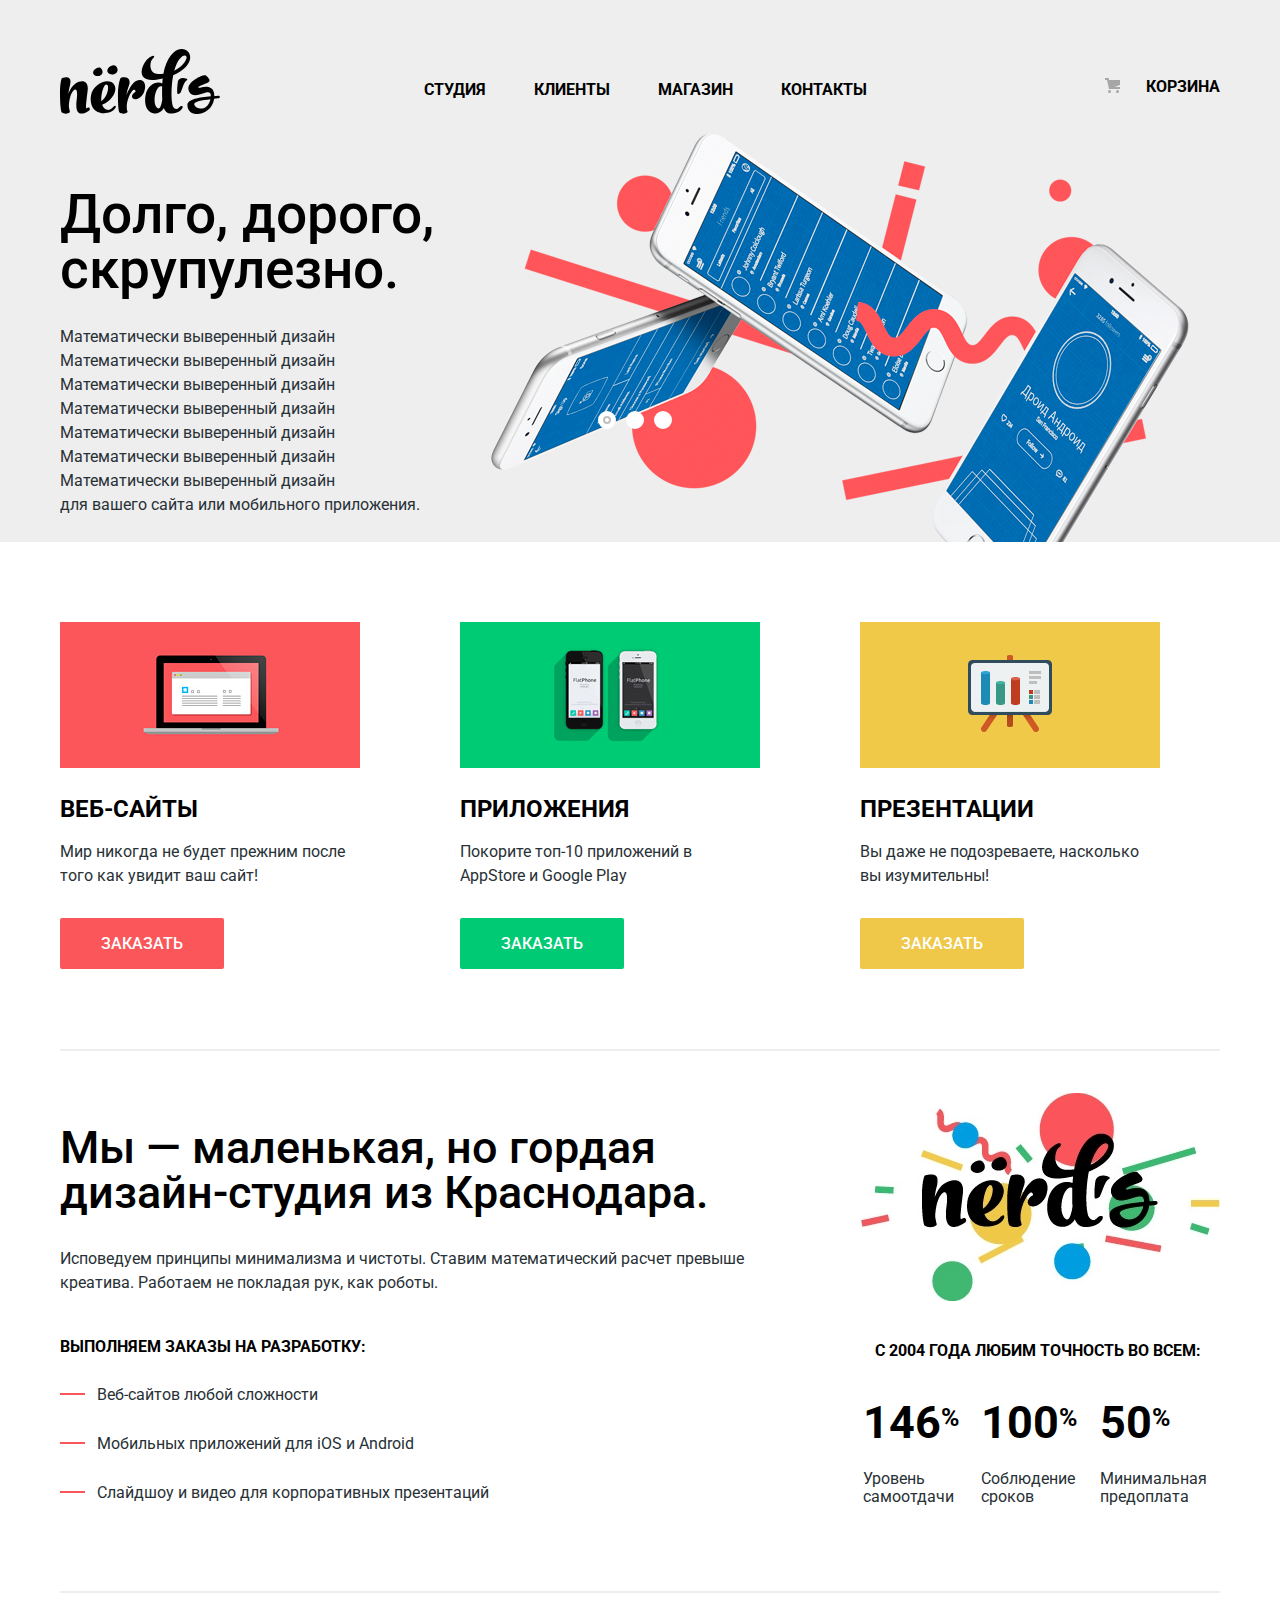
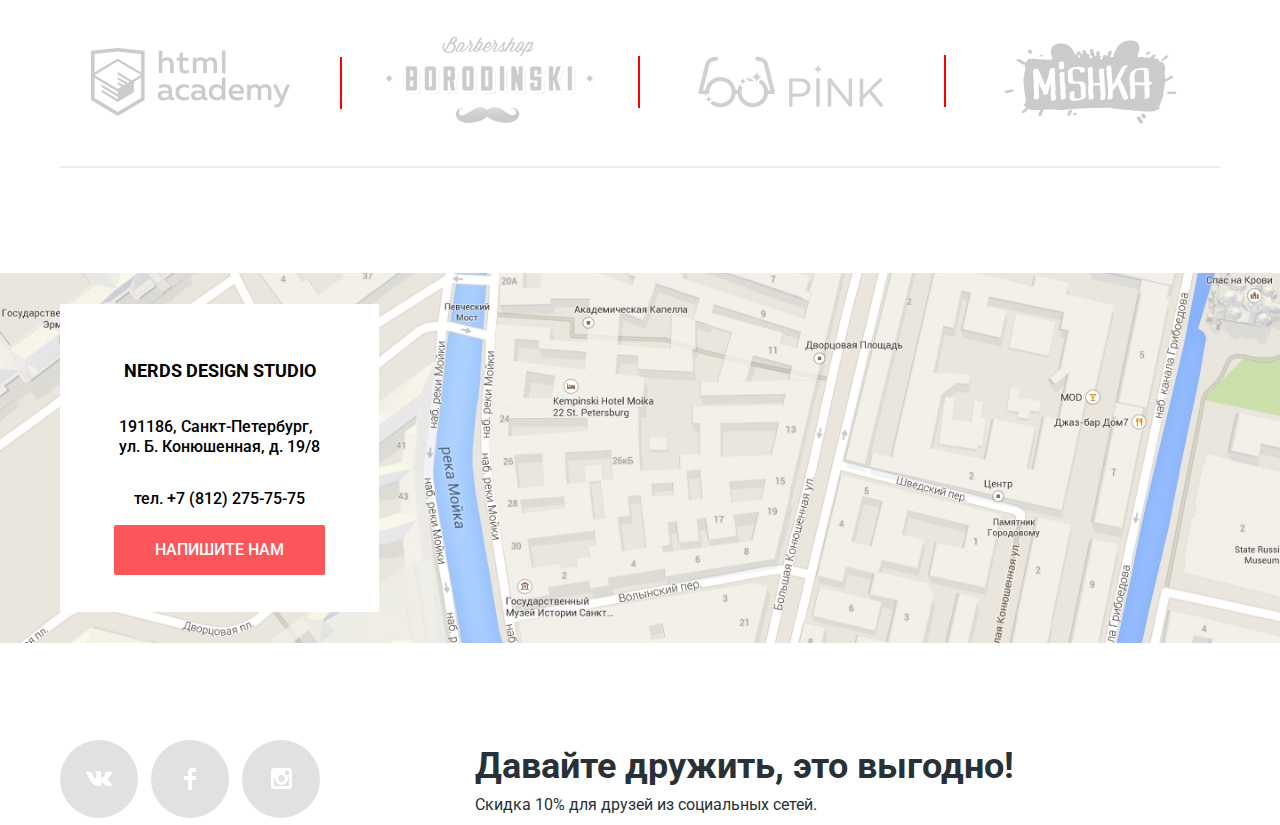
==== commit dcbce1e3: "js1.5" ====
--- a/index.html
+++ b/index.html
@@ -14,7 +14,6 @@
         <a class="main-header-logo">
           <img src="svg-nerds/nerds-logo.svg" width="160" height="65" alt="nerds-logo">
         </a>
-
         <ul class="header-menu">
           <li>
             <a href="#">Студия</a>
@@ -36,6 +35,7 @@
         </ul>
       </nav>
       <section class="slider">
+
         <input type="radio" id="btn-1" name="toggle" checked>
         <input type="radio" id="btn-2" name="toggle">
         <input type="radio" id="btn-3" name="toggle">
@@ -43,7 +43,7 @@
           <div class="slide">
             <div class="slide-content-text">
               <p class="slide_slogan">Долго, дорого, скрупулезно.</p>
-              <p class="slide_text">Математически выверенный дизайн<br> для вашего сайта или мобильного приложения.</p>
+              <p class="slide_text">Математически выверенный дизайн<br>Математически выверенный дизайн<br>Математически выверенный дизайн<br>Математически выверенный дизайн<br>Математически выверенный дизайн<br>Математически выверенный дизайн<br>Математически выверенный дизайн<br> для вашего сайта или мобильного приложения.</p>
               <a class="btn slide_btn" href="#">Узнать больше</a>
             </div>
           </div>
@@ -67,6 +67,7 @@
           <label for="btn-2"></label>
           <label for="btn-3"></label>
         </div>
+
       </section>
     </div>
   </header>
@@ -233,26 +234,7 @@
         <button class="btn btn-send" type="submit">Отправить</button>
       </form>
     </section>
-  <script>
-  var link = document.querySelector(".btn-write-us");
-
-  var popup = document.querySelector(".modal-write-us");
-
-  var close = popup.querySelector(".modal-close");
-
-  var login = popup.querySelector("[name=write-name]");
-
-  link.addEventListener("click", function (evt) {
-    evt.preventDefault();
-    popup.classList.add("modal-show");
-    login.focus();
-  });
-  close.addEventListener("click", function (evt) {
-    evt.preventDefault();
-    popup.classList.remove("modal-show");
-
-  });
-
-</script>
+
+    <script src="js/popup.js"></script>
   </body>
   </html>
--- a/css/style.css
+++ b/css/style.css
@@ -517,7 +517,7 @@
 }
 .slide-control {
   position: absolute;
-  z-index: 1000;
+  z-index: 100;
   bottom: 113px;
   left:50%;
 
@@ -632,11 +632,6 @@
 
   background-color: #fb565a;
 }
-.slide-img {
-  width: 698;
-  height: 413px;
-  padding-left: 30px;
-}
 
 .features-item {
   display: flex;
@@ -753,10 +748,32 @@
 .portfolio-list li {
   position: relative;
 }
-.portfolio-list li::after {
-  position: absolute;
-  top:0;
-
+.portfolio-list li:nth-child(2)::after {
+  position: absolute;
+  top:20px;
+  left: -46px;
+  width: 2px;
+  height: 52px;
+
+  content: "";
+
+  background-color: red;
+}
+.portfolio-list li:nth-child(3)::after {
+  position: absolute;
+  top:0px;
+  left: -60px;
+  width: 2px;
+  height: 52px;
+
+  content: "";
+
+  background-color: red;
+}
+.portfolio-list li:nth-child(4)::after {
+  position: absolute;
+  top:15px;
+  left: -60px;
   width: 2px;
   height: 52px;
 
@@ -784,7 +801,7 @@
 }
 .footer-contact {
   position: absolute;
-  z-index: 100;
+  /*z-index: 100;*/
   top: 54px;
 
   display: flex;
@@ -886,20 +903,23 @@
   margin-top: 8px;
 }
 /*модальное окно========================================================*/
-
 .modal-write-us {
   position:fixed ;
-  z-index: 1001;
-  bottom: 120px;
-  left: 50%;
+  /*z-index: 300;*/
+  /*top: 0;
+  left: 50%;*/
 
   display: none;
 
   box-sizing: border-box;
   width: 960px;
+
   padding: 30px 100px 85px 100px;
 
-  transform: translateX(-50%);
+  /*transform: translateX(-50%);*/
+    top:50%;
+    left: 50%;
+    transform: translate(-50%,-50%);
 
   color: #000000;
   background-color: #ffffff;
@@ -907,6 +927,10 @@
 }
 .modal-show {
   display: block;
+  animation: bounce 0.9s;
+}
+.modal-error {
+  animation: shake 0.6s;
 }
 .modal-close {
   position: absolute;
@@ -919,6 +943,44 @@
   background-color: #ffffff;
 
   font-size: 0;
+}
+@keyframes shake {
+  0%,
+  100% {
+    transform: translateX(0);
+  }
+
+  10%,
+  30%,
+  50%,
+  70%,
+  90% {
+    transform: translateX(-10px);
+  }
+
+  20%,
+  40%,
+  60%,
+  80% {
+    transform: translateX(10px);
+  }
+}
+@keyframes bounce {
+  0% {
+    transform: translateY(-2000px);
+  }
+
+  70% {
+    transform: translateY(30px);
+  }
+
+  90% {
+    transform: translateY(-10px);
+  }
+
+  100% {
+    transform: translateY(0);
+  }
 }
 .modal-write-us h2{
   margin-bottom: 25px;
